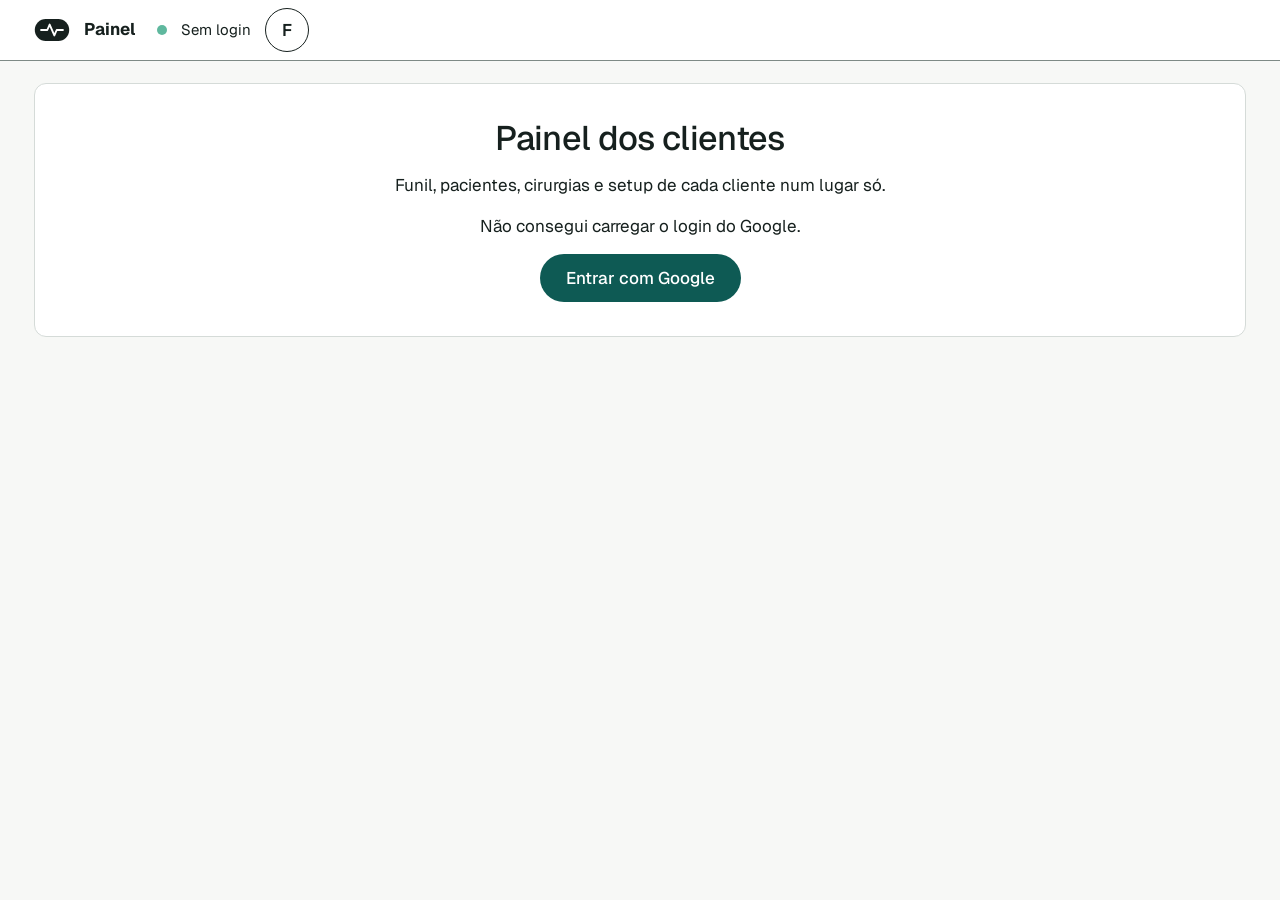
==== index.html @ dea7e01a "update" ====
<!doctype html>
<html lang="pt-BR">
<head>
<meta charset="utf-8">
<meta name="viewport" content="width=device-width, initial-scale=1">
<meta name="robots" content="noindex, nofollow">
<title>Painel</title>
<link rel="icon" href="data:,">
<link rel="preconnect" href="https://fonts.googleapis.com">
<link rel="preconnect" href="https://fonts.gstatic.com" crossorigin>
<!-- Fonte única de cor, fonte, espaço e forma (marca da casa). Não copiar valores: o publicar.sh copia o tokens.css canônico. -->
<link rel="stylesheet" href="tokens.css?v=25c2f9d07a">
<!-- Tema (A, B, E): sobrescreve os tokens e traz a fonte; o tema.js troca este href pelo último salvo e liga o seletor do topo. -->
<link rel="stylesheet" id="fc-tema" href="tema-a.css?v=25c2f9d07a">
<script src="tema.js?v=25c2f9d07a"></script>
<!-- Componentes do painel por tema (só A e B; o E fica no kit da marca). O painel.js troca este href junto com o tema. -->
<link rel="stylesheet" id="painel-tema" href="painel-a.css?v=25c2f9d07a">
<link rel="stylesheet" href="cirurgias.css?v=25c2f9d07a">
<link rel="stylesheet" href="pacientes.css?v=25c2f9d07a">
<link rel="stylesheet" href="atividades.css?v=25c2f9d07a">
<link rel="stylesheet" href="setup.css?v=25c2f9d07a">
<link rel="stylesheet" href="hoje.css?v=25c2f9d07a">
<link rel="stylesheet" href="funil.css?v=25c2f9d07a">
<style>
body { margin: 0; }
:focus-visible { outline: 3px solid var(--fc-accent); outline-offset: 2px; }
[hidden] { display: none !important; }
h1, h2, h3, p { margin: 0; }

.pagina { max-width: 1440px; margin: 0 auto; padding: var(--fc-e-3) var(--fc-e-2) var(--fc-e-5); display: flex; flex-direction: column; gap: var(--fc-e-3); }
@media (min-width: 700px) { .pagina { padding-left: var(--fc-e-4); padding-right: var(--fc-e-4); } }

/* topo em dois andares (redesign, 13/11/2026): global sempre igual; local (cliente + Funil | Cirurgias | Pacientes) só dentro de um cliente.
   Os componentes de cada tema moram em painel-a.css / painel-b.css; aqui só o esqueleto. */
.topo { position: sticky; top: 0; z-index: 20; background: var(--fc-surface); border-bottom: 1px solid var(--fc-hair-forte); }
.topo-g, .topo-l { max-width: 1440px; margin: 0 auto; padding: var(--fc-e-1) var(--fc-e-2); display: flex; align-items: center; gap: var(--fc-e-2) var(--fc-e-3); }
.topo-l { flex-wrap: wrap; border-top: 1px solid var(--fc-hair); }
@media (min-width: 700px) { .topo-g, .topo-l { padding-left: var(--fc-e-4); padding-right: var(--fc-e-4); } }
@media (min-width: 700px) and (max-width: 899px) { .topo-g { padding-left: var(--fc-e-2); padding-right: var(--fc-e-2); gap: var(--fc-e-2); } } /* "Objetivos" é mais longo que "Hoje": cabe em 768 px */
.marca { display: flex; align-items: center; gap: var(--fc-e-2); min-height: var(--fc-toque); color: var(--fc-ink); text-decoration: none; font-weight: 700; font-size: var(--fc-t-corpo); }
.marca svg { display: block; flex: none; }
.logo-fundo { fill: var(--fc-ink); }
.logo-traco { stroke: var(--fc-surface); }
.nav-g { display: flex; gap: 2px; margin-right: auto; }
.nav-g button, .barra-m button, .mais-painel button { min-height: var(--fc-toque); padding: 0 var(--fc-e-2); border: 0; background: transparent; color: var(--fc-ink-2); font-family: var(--fc-body); font-size: var(--fc-t-corpo); cursor: pointer; }
.nav-g button[aria-pressed="true"] { color: var(--fc-ink); font-weight: 600; box-shadow: inset 0 -3px 0 var(--fc-ink); }
.topo-dir { display: flex; align-items: center; gap: var(--fc-e-2); }
.topo-cliente { display: flex; align-items: center; gap: var(--fc-e-2); }
.topo-cliente .campo { width: auto; min-width: 200px; }
.login-estado { display: flex; align-items: center; gap: var(--fc-e-2); min-height: var(--fc-toque); font-size: var(--fc-t-legenda); }
.ponto { width: 10px; height: 10px; border-radius: 50%; background: var(--fc-menta); flex: none; }
.conta { position: relative; }
.conta-btn { width: var(--fc-toque); height: var(--fc-toque); border: 1px solid var(--fc-ink); border-radius: 50%; background: var(--fc-surface); color: var(--fc-ink); font-family: var(--fc-body); font-size: var(--fc-t-corpo); font-weight: 600; cursor: pointer; }
.conta-painel { position: absolute; right: 0; top: calc(100% + 8px); z-index: 30; min-width: 240px; display: flex; flex-direction: column; gap: var(--fc-e-2); padding: var(--fc-e-3); background: var(--fc-surface); border: 1px solid var(--fc-hair-forte); border-radius: var(--fc-r-campo); box-shadow: 0 8px 24px rgb(0 0 0 / .12); }
.conta-painel a { display: flex; align-items: center; min-height: var(--fc-toque); color: var(--fc-ink); }
.faixa-ex { margin: 0; padding: var(--fc-e-1) var(--fc-e-2); text-align: center; background: var(--fc-paper-2, var(--fc-surface)); color: var(--fc-ink); font-size: var(--fc-t-legenda); border-top: 1px solid var(--fc-hair); }
.barra-m { display: none; }
body.sem-login .nav-g, body.sem-login .barra-m, body.sem-login .topo-l, body.sem-login .mais-painel { display: none !important; } /* na tela de login não há navegação */
.mais-painel { display: none; }
@media (max-width: 699px) {
  .nav-g, .login-estado { display: none; }
  .topo-g { justify-content: space-between; }
  .topo-cliente .campo { min-width: 0; flex: 1; }
  .topo-cliente { flex: 1 1 100%; }
  .barra-m { display: grid; grid-template-columns: repeat(4, 1fr); position: fixed; left: 0; right: 0; bottom: 0; z-index: 25; padding-bottom: env(safe-area-inset-bottom, 0px); background: var(--fc-surface); border-top: 1px solid var(--fc-hair-forte); }
  .barra-m button[aria-pressed="true"], .barra-m button[aria-expanded="true"] { color: var(--fc-ink); font-weight: 600; }
  .mais-painel:not([hidden]) { display: flex; flex-direction: column; position: fixed; left: 0; right: 0; bottom: calc(var(--fc-toque) + 1px); z-index: 25; padding: var(--fc-e-2); background: var(--fc-surface); border-top: 1px solid var(--fc-hair-forte); }
  body { padding-bottom: calc(var(--fc-toque) + 1px + env(safe-area-inset-bottom, 0px)); } /* = altura da .barra-m: o fim da página encosta nela */
}

.campo { width: 100%; min-width: 0; min-height: var(--fc-toque); padding: 0 var(--fc-e-2); border: 1px solid var(--fc-hair-forte); border-radius: var(--fc-r-campo); background: var(--fc-surface); color: var(--fc-ink); font-family: var(--fc-body); font-size: var(--fc-t-legenda); }

.btn { display: inline-flex; align-items: center; gap: var(--fc-e-1); min-height: var(--fc-toque); padding: 0 var(--fc-e-3); border: 1px solid var(--fc-accent); border-radius: var(--fc-r-pilula); background: var(--fc-accent); color: var(--fc-on-accent); font-family: var(--fc-body); font-size: var(--fc-t-legenda); font-weight: 600; cursor: pointer; }
.btn.ghost { background: var(--fc-surface); border-color: var(--fc-hair-forte); color: var(--fc-ink); font-weight: 400; }
.btn svg { transition: transform var(--fc-dur) var(--fc-curva); }
.btn[aria-expanded="true"] svg { transform: rotate(180deg); }
.btn .ativos { color: var(--fc-accent-forte); font-weight: 600; }

/* controle segmentado: pílula com opções exclusivas */
.seg { display: inline-flex; gap: 2px; padding: 3px; border: 1px solid var(--fc-hair-forte); border-radius: var(--fc-r-pilula); background: var(--fc-surface); }
.seg button { min-height: var(--fc-toque); padding: 0 var(--fc-e-2); border: 0; border-radius: var(--fc-r-pilula); background: transparent; color: var(--fc-ink-2); font-family: var(--fc-body); font-size: var(--fc-t-legenda); cursor: pointer; }
.seg button[aria-pressed="true"] { background: var(--fc-accent); color: var(--fc-on-accent); font-weight: 600; }

/* controles do período */
.controles { display: flex; flex-wrap: wrap; align-items: flex-end; gap: var(--fc-e-2) var(--fc-e-3); }
.controles { position: relative; }
.controles .cmp { display: flex; flex-direction: column; gap: var(--fc-e-1); }

/* campo Período: abre um painel com atalhos, 2 meses e Início/Fim digitados. Classes per-*: .erro da página é o aviso âmbar. */
.per-gatilho { display: flex; align-items: center; justify-content: space-between; gap: var(--fc-e-2); width: 310px; max-width: 100%; text-align: left; cursor: pointer; }
.per-gatilho span { overflow: hidden; text-overflow: ellipsis; white-space: nowrap; }
.per-gatilho svg { flex: none; transition: transform var(--fc-dur) var(--fc-curva); }
.per-gatilho[aria-expanded="true"] svg { transform: rotate(180deg); }
.per-pop { position: absolute; z-index: 5; top: calc(100% + var(--fc-e-1)); left: 0; width: min(820px, 100%); padding: var(--fc-e-2); border: 1px solid var(--fc-hair-forte); border-radius: var(--fc-r-cartao); background: var(--fc-surface); box-shadow: 0 14px 34px color-mix(in srgb, var(--fc-ink) 18%, transparent); }
.per-grade-pop { display: grid; grid-template-columns: 210px 1fr; gap: var(--fc-e-3); }
.per-atalhos { display: flex; flex-direction: column; gap: var(--fc-e-2); padding-right: var(--fc-e-2); border-right: 1px solid var(--fc-hair); }
.per-grupo { display: flex; flex-direction: column; gap: 2px; }
.per-grupo .fc-rotulo { margin: 0 0 2px; }
.per-atalho { min-height: 38px; padding: 0 var(--fc-e-2); border: 0; border-radius: var(--fc-r-campo); background: transparent; color: var(--fc-ink-2); text-align: left; font-family: var(--fc-body); font-size: var(--fc-t-legenda); cursor: pointer; }
.per-atalho:hover { background: var(--fc-paper-2); }
.per-atalho[aria-pressed="true"] { background: var(--fc-accent); color: var(--fc-on-accent); font-weight: 600; }
.per-atalho:disabled { color: var(--fc-ink-3); cursor: not-allowed; opacity: .6; }
.per-meses { display: flex; flex-wrap: wrap; gap: var(--fc-e-3); }
.per-mes { width: 266px; flex: none; }
.per-mes-cab { display: flex; align-items: center; justify-content: space-between; height: 40px; }
.per-mes-nome { font-family: var(--fc-display); font-weight: 600; font-size: var(--fc-t-legenda); }
.per-nav { width: 36px; height: 36px; display: grid; place-items: center; padding: 0; border: 1px solid var(--fc-hair-forte); border-radius: 50%; background: var(--fc-surface); color: var(--fc-ink); cursor: pointer; }
.per-nav:hover { background: var(--fc-paper-2); }
.per-nav-vazio { width: 36px; height: 36px; }
.per-dias-sem, .per-grade { display: grid; grid-template-columns: repeat(7, 1fr); }
.per-dias-sem span { padding: 4px 0; text-align: center; font-size: var(--fc-t-rotulo); font-weight: 600; color: var(--fc-ink-3); }
.per-dia { height: 38px; padding: 0; border: 0; border-radius: 0; background: transparent; color: var(--fc-ink); font-family: var(--fc-body); font-size: var(--fc-t-legenda); font-variant-numeric: tabular-nums; cursor: pointer; }
.per-dia:hover, .per-dia.na-faixa { background: color-mix(in srgb, var(--fc-accent) 14%, var(--fc-surface)); }
.per-dia.ini, .per-dia.fim { background: var(--fc-accent); color: var(--fc-on-accent); font-weight: 600; }
.per-dia.ini { border-radius: var(--fc-r-pilula) 0 0 var(--fc-r-pilula); }
.per-dia.fim { border-radius: 0 var(--fc-r-pilula) var(--fc-r-pilula) 0; }
.per-dia.ini.fim { border-radius: var(--fc-r-pilula); }
.per-dia.hoje { box-shadow: inset 0 -3px 0 var(--fc-ambar); }
.per-dia:focus-visible { outline-offset: -3px; }
.per-datas { display: flex; flex-wrap: wrap; gap: var(--fc-e-2); margin-top: var(--fc-e-2); }
.per-datas label { display: flex; flex-direction: column; gap: 4px; }
.per-datas .campo { width: 150px; }
.per-campo-erro { min-height: 1.4em; color: var(--fc-erro); font-size: var(--fc-t-legenda); line-height: var(--fc-lh-legenda); }
.per-rodape { display: flex; flex-wrap: wrap; align-items: center; justify-content: space-between; gap: var(--fc-e-2); margin-top: var(--fc-e-2); padding-top: var(--fc-e-2); border-top: 1px solid var(--fc-hair); }
.per-cmp { font-size: var(--fc-t-legenda); color: var(--fc-ink-2); }
.per-acoes { display: flex; gap: var(--fc-e-1); margin-left: auto; }
.btn:disabled { opacity: .5; cursor: not-allowed; }
@media (max-width: 760px) {
  .per-grade-pop { grid-template-columns: 1fr; }
  .per-atalhos { flex-direction: row; flex-wrap: wrap; padding: 0 0 var(--fc-e-2); border-right: 0; border-bottom: 1px solid var(--fc-hair); }
  .per-grupo { flex-direction: row; flex-wrap: wrap; align-items: center; gap: 4px; }
  .per-grupo .fc-rotulo { width: 100%; }
  .per-acoes { margin-left: 0; width: 100%; }
}

/* painel de filtros: os 7 filtros em grade (multiescolha, um menu por filtro) */
.painel-filtros { padding: var(--fc-e-2); display: flex; flex-direction: column; gap: var(--fc-e-2); }
.filtros { display: grid; grid-template-columns: repeat(auto-fit, minmax(min(180px, 100%), 1fr)); gap: var(--fc-e-2); }
.filtro-campo { display: flex; flex-direction: column; gap: var(--fc-e-1); min-width: 0; }
.filtro { position: relative; }
.filtro summary { list-style: none; cursor: pointer; display: flex; align-items: center; justify-content: space-between; gap: var(--fc-e-1); min-height: var(--fc-toque); padding: 0 var(--fc-e-2); border: 1px solid var(--fc-hair-forte); border-radius: var(--fc-r-campo); background: var(--fc-surface); font-size: var(--fc-t-legenda); }
.filtro summary::-webkit-details-marker { display: none; }
.filtro summary .val { overflow: hidden; text-overflow: ellipsis; white-space: nowrap; }
.filtro summary svg { flex: none; }
.filtro[open] summary { border-color: var(--fc-accent); }
.opcoes { position: absolute; z-index: 5; top: calc(100% + var(--fc-e-1)); left: 0; min-width: 240px; max-width: 340px; max-height: 300px; overflow: auto; background: var(--fc-surface); border: 1px solid var(--fc-hair); border-radius: var(--fc-r-campo); padding: var(--fc-e-1); box-shadow: 0 14px 34px color-mix(in srgb, var(--fc-ink) 18%, transparent); }
.opcoes label { display: flex; align-items: center; gap: var(--fc-e-1); min-height: var(--fc-toque); padding: 0 var(--fc-e-1); font-size: var(--fc-t-legenda); cursor: pointer; }
.opcoes input { width: 20px; height: 20px; accent-color: var(--fc-accent); }
.opcoes .n { margin-left: auto; font-size: var(--fc-t-rotulo); color: var(--fc-ink-3); }
.opcoes .vazio { padding: var(--fc-e-1); font-size: var(--fc-t-legenda); color: var(--fc-ink-3); }
.nota { display: flex; gap: var(--fc-e-1); align-items: flex-start; font-size: var(--fc-t-legenda); line-height: var(--fc-lh-legenda); color: var(--fc-ink-3); }
.nota svg { flex: none; margin-top: 3px; }

.aviso, .erro { padding: var(--fc-e-1) var(--fc-e-2); border: 1px solid var(--fc-ambar); border-radius: var(--fc-r-campo); background: color-mix(in srgb, var(--fc-ambar) 16%, var(--fc-surface)); font-size: var(--fc-t-legenda); line-height: var(--fc-lh-legenda); }
.erro { border-color: var(--fc-erro); background: color-mix(in srgb, var(--fc-erro) 10%, var(--fc-surface)); }
#painel { display: flex; flex-direction: column; gap: var(--fc-e-3); }
#blocos { display: contents; }

.login { padding: var(--fc-e-4) var(--fc-e-3); text-align: center; display: flex; flex-direction: column; align-items: center; gap: var(--fc-e-2); }

/* números grandes: Schibsted 500 e algarismos proporcionais (tabular espaça "R$ 40 . 600"); tabular só nas tabelas */
.num { font-family: var(--fc-display); font-weight: 500; font-variant-numeric: lining-nums proportional-nums; letter-spacing: -.01em; line-height: var(--fc-lh-numero); margin: 0; }

/* onde o funil quebra */
.funil { display: flex; flex-direction: column; gap: var(--fc-e-2); }
.funil .sub { color: var(--fc-ink-3); font-size: var(--fc-t-legenda); line-height: var(--fc-lh-legenda); margin-top: 4px; }
.fl { display: flex; flex-direction: column; gap: var(--fc-e-1); }
.cn { flex: 0 0 auto; }
.passo { flex: 1 1 0; min-width: 0; padding: var(--fc-e-3); border: 1px solid var(--fc-hair); border-radius: var(--fc-r-cartao); background: var(--fc-surface); display: flex; flex-direction: column; gap: var(--fc-e-1); }
.passo .num.vol { font-size: clamp(40px, 12vw, 60px); white-space: nowrap; }
.passo .linha { display: flex; flex-wrap: wrap; gap: 0 var(--fc-e-1); font-size: var(--fc-t-legenda); }
.passo .peq { font-size: var(--fc-t-rotulo); color: var(--fc-ink-3); }
.passo .parte { display: flex; flex-direction: column; gap: 6px; }
.passo .parte span { font-size: var(--fc-t-legenda); color: var(--fc-ink-2); }
.barra { height: 12px; border-radius: var(--fc-r-pilula); background: var(--fc-paper-2); }
.barra i { display: block; height: 100%; border-radius: var(--fc-r-pilula); background: var(--fc-accent); }
.cn { display: flex; flex-direction: column; align-items: center; justify-content: center; gap: 4px; text-align: center; padding: var(--fc-e-1) 0; }
.cn .num { font-size: 28px; white-space: nowrap; }
.cn .seta { transform: rotate(90deg); margin: var(--fc-e-2) 0; }
.cn .antes { font-size: var(--fc-t-rotulo); color: var(--fc-ink-3); }
.cn .pp { font-size: var(--fc-t-legenda); }
.cn.quebra { padding: var(--fc-e-2) var(--fc-e-1); border-radius: 22px; background: color-mix(in srgb, var(--fc-erro) 8%, var(--fc-paper)); }
.cn.quebra .taxa { color: var(--fc-erro); }
.cn.quebra .queda { background: var(--fc-surface); }
.queda { padding: 2px var(--fc-e-1); border-radius: var(--fc-r-pilula); background: color-mix(in srgb, var(--fc-erro) 12%, var(--fc-surface)); color: var(--fc-erro); font-size: var(--fc-t-rotulo); font-weight: 600; }
@media (min-width: 1200px) {
  .fl { flex-direction: row; align-items: stretch; gap: var(--fc-e-2); }
  .cn { flex-basis: 112px; padding: 0; }
  .cn .seta { transform: none; margin: 0; }
  .passo .num.vol { font-size: clamp(40px, 4.1vw, 60px); }
}

/* variação contra o período anterior: seta e sinal sempre, a cor só reforça (queda ruim em erro, alta boa em ok) */
.dlt { font-weight: 600; white-space: nowrap; display: inline-flex; align-items: center; gap: 3px; }
.dlt .vs { flex: none; }
.dlt.ok { color: var(--fc-ok); }
.dlt.ruim { color: var(--fc-erro); }
.dlt.neu { color: var(--fc-ink-2); }
.sem-base { color: var(--fc-ink-3); font-size: var(--fc-t-legenda); }

/* resumo: Gasto, CPA, ROAS, Honorário */
.faixa { display: grid; grid-template-columns: repeat(auto-fit, minmax(min(240px, 100%), 1fr)); gap: var(--fc-e-2); }
.faixa-cartao { padding: var(--fc-e-3); display: flex; flex-direction: column; gap: var(--fc-e-2); min-width: 0; }
.faixa-cartao .txt { display: flex; flex-direction: column; gap: var(--fc-e-1); }
.faixa-cartao .num { font-size: 32px; white-space: nowrap; }
.faixa-cartao .num .un { font-size: 22px; }
.faixa-cartao .linha { display: flex; flex-wrap: wrap; gap: 0 var(--fc-e-1); font-size: var(--fc-t-legenda); }
.faixa-cartao .peq { font-size: var(--fc-t-rotulo); color: var(--fc-ink-3); }

/* detalhe */
.bloco { padding: var(--fc-e-3); display: flex; flex-direction: column; gap: var(--fc-e-2); min-width: 0; }
.bloco .cab { display: flex; flex-wrap: wrap; align-items: center; justify-content: space-between; gap: var(--fc-e-2); }
.rolagem { overflow-x: auto; border: 1px solid var(--fc-hair); border-radius: var(--fc-r-campo); }
.rolagem:focus-visible { outline: 3px solid var(--fc-accent); outline-offset: 3px; }
table { border-collapse: collapse; width: 100%; font-size: var(--fc-t-legenda); line-height: var(--fc-lh-legenda); font-variant-numeric: tabular-nums; }
th, td { padding: var(--fc-e-1) var(--fc-e-2); border-top: 1px solid var(--fc-hair); text-align: right; white-space: nowrap; }
thead th { border-top: 0; background: var(--fc-paper-2); color: var(--fc-ink-2); font-size: var(--fc-t-legenda); font-weight: 600; vertical-align: bottom; }
th:first-child, td:first-child { text-align: left; }
td.txt, th.txt { text-align: left; }
tr.total td { font-weight: 500; border-top: 2px solid var(--fc-ink); background: var(--fc-paper-2); }
td.sem-gasto { color: var(--fc-ink-3); font-weight: 400; }
small.sv { display: block; color: var(--fc-ink-3); font-size: var(--fc-t-rotulo); font-weight: 400; }
.pag { display: flex; flex-wrap: wrap; align-items: center; gap: var(--fc-e-2); font-size: var(--fc-t-legenda); color: var(--fc-ink-3); }
.pag button { min-height: var(--fc-toque); padding: 0 var(--fc-e-3); border: 1px solid var(--fc-hair-forte); border-radius: var(--fc-r-campo); background: var(--fc-surface); color: var(--fc-ink); font-family: var(--fc-body); font-size: var(--fc-t-legenda); cursor: pointer; }
.pag button:disabled { background: var(--fc-paper-2); color: var(--fc-ink-3); border-color: var(--fc-hair); cursor: default; }
.vazio-lista { padding: var(--fc-e-2); color: var(--fc-ink-3); }
.carregando { cursor: progress; }

/* listas recolhidas por padrão */
.lista h2, .lista .cir-h3 { font-family: var(--fc-display); font-weight: 500; font-size: 22px; line-height: var(--fc-lh-h3); }
.acc { display: flex; width: 100%; min-height: 64px; align-items: center; justify-content: space-between; gap: var(--fc-e-2); padding: 0 var(--fc-e-3); border: 0; border-radius: var(--fc-r-cartao); background: transparent; color: var(--fc-ink); text-align: left; font: inherit; cursor: pointer; }
.acc .dir { display: inline-flex; align-items: center; gap: var(--fc-e-2); }
.acc .hint { font-family: var(--fc-body); font-size: var(--fc-t-legenda); font-weight: 400; color: var(--fc-ink-3); }
.acc svg { transition: transform var(--fc-dur) var(--fc-curva); }
.acc[aria-expanded="true"] svg { transform: rotate(180deg); }
.lista-corpo { padding: 0 var(--fc-e-3) var(--fc-e-3); display: flex; flex-direction: column; gap: var(--fc-e-2); }

/* barra de carregamento: fina, indeterminada, no topo; some quando a última consulta ao BigQuery termina */
.barra-carga { position: fixed; top: 0; left: 0; right: 0; height: 4px; z-index: 20; overflow: hidden; background: color-mix(in srgb, var(--fc-accent) 18%, transparent); }
.barra-carga span { display: block; width: 40%; height: 100%; background: var(--fc-accent); animation: varre calc(var(--fc-dur) * 4) var(--fc-curva) infinite; }
@keyframes varre { from { transform: translateX(-100%); } to { transform: translateX(250%); } }

/* esqueleto: bloco cinza no lugar do número e da tabela enquanto a resposta não chega */
.esq { display: block; background: var(--fc-hair); border-radius: var(--fc-r-campo); }
.esq-numero { width: 5ch; height: 0.8em; }
.esq-tabela { display: flex; flex-direction: column; gap: var(--fc-e-1); padding: var(--fc-e-1); }
.esq-linha { height: 22px; }

/* página Cirurgias: o estilo da fila está em cirurgias.css */
#pg-funil, #pg-cirurgias, #pg-setup, #pg-onboarding, #pg-atividades { display: flex; flex-direction: column; gap: var(--fc-e-3); }
/* página Setup: o quadro é desenho do painel (setup.js, estilo em setup.css). */
/* página Onboarding: o mapa vive num iframe com script próprio e sandbox (onboarding.js). O iframe tem a altura inteira do mapa (o onboarding.js
   recebe a medida de dentro; 480px é só até medir): quem rola é a página, nunca o iframe. As abas do mapa sobem para a página (#onb-abas). */
#onb-quadro { display: block; width: 100%; height: 480px; border: 0; background: var(--fc-paper); }
#pg-onboarding { gap: var(--fc-e-2); }
#pg-onboarding .cir-cab .sub { margin-top: 0; max-width: none; }
.onb-abas { display: flex; flex-wrap: wrap; gap: var(--fc-e-1); border-bottom: 1px solid var(--fc-hair); }
.onb-abas[hidden] { display: none; }
.onb-aba { min-height: var(--fc-toque); padding: 0 var(--fc-e-3); background: none; border: 0; border-bottom: 3px solid transparent; color: var(--fc-ink-2); font: inherit; font-size: var(--fc-t-corpo); cursor: pointer; }
.onb-aba[aria-selected="true"] { color: var(--fc-ink); border-bottom-color: var(--fc-accent); font-weight: 600; }
td.txt small.sv { white-space: nowrap; }

@media (prefers-reduced-motion: reduce) {
  .barra-carga span { width: 100%; animation: none; }
  .btn svg, .acc svg { transition: none; }
}

@media (max-width: 600px) {
  .bloco { padding: var(--fc-e-2); }
  .seg button { padding: 0 var(--fc-e-1); }
  .controles .seg { max-width: 100%; }
  .opcoes { position: static; max-width: none; margin-top: var(--fc-e-1); box-shadow: none; }
  .acc { padding: 0 var(--fc-e-2); }
  .lista-corpo { padding: 0 var(--fc-e-2) var(--fc-e-2); }
}
</style>
</head>
<body class="fc-base">
<div id="barra-carga" class="barra-carga" role="progressbar" aria-label="Carregando dados do BigQuery" hidden><span></span></div>
<header class="topo" data-topo>
  <div class="topo-g">
    <a class="marca" href="?" id="lk-marca">
      <svg width="36" height="36" viewBox="0 0 46 46" aria-hidden="true">
        <rect class="logo-fundo" x="1" y="9" width="44" height="28" rx="14"/>
        <path class="logo-traco" d="M9 23 H17 L20 16 L26 30 L29 23 H37" fill="none" stroke-width="2.4" stroke-linecap="round" stroke-linejoin="round"/>
      </svg>
      <span>Painel</span>
    </a>
    <nav class="nav-g" data-nav="global" aria-label="Principal">
      <button type="button" data-pagina="hoje" aria-pressed="false">Objetivos</button>
      <button type="button" data-pagina="clientes" aria-pressed="false">Clientes</button>
      <button type="button" data-pagina="setup" aria-pressed="false">Setup</button>
      <button type="button" data-pagina="atividades" aria-pressed="false">Atividades</button>
      <button type="button" data-pagina="onboarding" aria-pressed="false">Onboarding</button>
    </nav>
    <div class="topo-dir">
      <span class="login-estado"><span class="ponto" aria-hidden="true"></span><span><span id="estado-login">Sem login</span><span id="estado-carga" hidden>, atualizando</span></span></span>
      <div class="conta" data-menu="conta">
        <button type="button" class="conta-btn" id="btn-conta" aria-expanded="false" aria-controls="conta-painel" aria-label="Conta e tema">F</button>
        <div class="conta-painel" id="conta-painel" hidden>
          <label class="fc-rotulo" for="c-tema">Tema</label>
          <select class="campo" id="c-tema"><option value="a">A Prancha</option><option value="b">B Pampulha</option></select>
          <a href="classico/" id="lk-classico">Versão antiga do painel</a>
          <button class="btn ghost" id="btn-sair" type="button" hidden>Sair</button>
        </div>
      </div>
    </div>
  </div>
  <div class="topo-l" data-nav="local" hidden>
    <div class="topo-cliente">
      <label class="fc-rotulo" for="c-tenant">Cliente</label>
      <select class="campo" id="c-tenant" data-sel="cliente" disabled></select>
    </div>
    <div class="seg" id="nav-pagina" role="group" aria-label="Página do cliente">
      <button type="button" data-pagina="funil" aria-pressed="false">Funil</button>
      <button type="button" data-pagina="cirurgias" aria-pressed="false">Cirurgias</button>
      <button type="button" data-pagina="pacientes" aria-pressed="false">Pacientes</button>
    </div>
  </div>
  <p class="faixa-ex" data-faixa="exemplo" id="selo-exemplo" hidden>Dados de exemplo. Nenhum paciente real.</p>
</header>
<nav class="barra-m" data-nav="global" aria-label="Principal no celular">
  <button type="button" data-pagina="hoje" aria-pressed="false">Objetivos</button>
  <button type="button" data-pagina="clientes" aria-pressed="false">Clientes</button>
  <button type="button" data-pagina="setup" aria-pressed="false">Setup</button>
  <button type="button" id="btn-mais" aria-expanded="false" aria-controls="mais-painel">Mais</button>
</nav>
<div class="mais-painel" id="mais-painel" hidden>
  <button type="button" data-pagina="atividades" aria-pressed="false">Atividades</button>
  <button type="button" data-pagina="onboarding" aria-pressed="false">Onboarding</button>
  <button type="button" id="btn-mais-conta">Conta e tema</button>
</div>

<div class="pagina">
  <main id="app">
    <section id="login" class="login fc-cartao" data-tela="login" hidden>
      <h1 class="fc-h2">Painel dos clientes</h1>
      <p class="fc-corpo">Funil, pacientes, cirurgias e setup de cada cliente num lugar só.</p>
      <p id="login-msg" class="fc-corpo">Entre com a conta Google que tem acesso ao BigQuery.</p>
      <button id="btn-login" class="fc-btn" type="button">Entrar com Google</button>
    </section>

    <section id="painel" hidden>
      <section id="pg-hoje" data-tela="hoje" aria-labelledby="t-hoje" hidden><h1 class="fc-h2" id="t-hoje">Objetivos</h1><div id="hoje-corpo"></div></section>
      <section id="pg-clientes" data-tela="clientes" aria-labelledby="t-clientes" hidden><h1 class="fc-h2" id="t-clientes">Clientes</h1><div id="clientes-corpo"></div></section>
      <div id="pg-funil" data-tela="funil">
      <h1 class="fc-h2" id="t-funil-pagina"></h1>
      <section class="bloco fc-cartao" id="bloco-ritmo" data-bloco="ritmo" aria-labelledby="t-ritmo"></section>
      <section class="bloco fc-cartao" id="bloco-historico" data-bloco="historico" aria-labelledby="t-hist"></section>
      <div class="controles">
        <div class="seg" role="group" aria-label="Base da data">
          <button type="button" id="aba-event" data-basis="event" aria-pressed="true">Data do evento</button>
          <button type="button" id="aba-lead" data-basis="lead" aria-pressed="false">Data do lead</button>
        </div>
        <div class="cmp">
          <span class="fc-rotulo" id="lg-periodo">Período</span>
          <button type="button" class="campo per-gatilho" id="c-periodo" aria-haspopup="dialog" aria-expanded="false" aria-controls="c-pop" aria-labelledby="lg-periodo c-valor"><span id="c-valor"></span>
            <svg width="14" height="14" viewBox="0 0 14 14" aria-hidden="true"><path d="M3 5l4 4 4-4" fill="none" stroke="currentColor" stroke-width="1.8" stroke-linecap="round" stroke-linejoin="round"/></svg>
          </button>
        </div>
        <div class="per-pop" id="c-pop" role="dialog" aria-label="Escolher período" hidden>
          <div class="per-grade-pop">
            <nav class="per-atalhos" id="c-atalhos" aria-label="Atalhos de período"></nav>
            <div>
              <div id="c-cal"></div>
              <div class="per-datas">
                <label><span class="fc-rotulo">Início</span><input class="campo" id="c-ini" inputmode="numeric" placeholder="dd/mm/aaaa" maxlength="10" autocomplete="off"></label>
                <label><span class="fc-rotulo">Fim</span><input class="campo" id="c-fim" inputmode="numeric" placeholder="dd/mm/aaaa" maxlength="10" autocomplete="off"></label>
              </div>
              <p class="per-campo-erro" id="c-erro" role="alert"></p>
            </div>
          </div>
          <div class="per-rodape">
            <p class="per-cmp" id="c-cmp" aria-live="polite"></p>
            <div class="per-acoes">
              <button type="button" class="btn ghost" id="c-cancelar">Cancelar</button>
              <button type="button" class="btn" id="c-aplicar">Aplicar</button>
            </div>
          </div>
        </div>
        <div class="cmp">
          <span class="fc-rotulo" id="lg-grao">Agrupar por</span>
          <div class="seg" role="group" aria-labelledby="lg-grao">
            <button type="button" id="g-day" data-grao="day" aria-pressed="false">Dia</button>
            <button type="button" id="g-week" data-grao="week" aria-pressed="true">Semana</button>
            <button type="button" id="g-month" data-grao="month" aria-pressed="false">Mês</button>
          </div>
        </div>
        <div id="filtro-canal"></div>
        <button type="button" class="btn ghost" id="btn-filtros" aria-expanded="false" aria-controls="painel-filtros">
          <span>Filtros<span class="ativos" id="filtros-ativos"></span></span>
          <svg width="14" height="14" viewBox="0 0 14 14" aria-hidden="true"><path d="M3 5l4 4 4-4" fill="none" stroke="currentColor" stroke-width="1.8" stroke-linecap="round" stroke-linejoin="round"/></svg>
        </button>
      </div>

      <div class="painel-filtros fc-cartao" id="painel-filtros" hidden>
        <div class="filtros" id="filtros"></div>
        <p class="nota" id="aviso-campanha">
          <svg width="16" height="16" viewBox="0 0 16 16" aria-hidden="true"><circle cx="8" cy="8" r="6.5" fill="none" stroke="currentColor" stroke-width="1.5"/><path d="M8 7.2v4M8 4.6v.1" fill="none" stroke="currentColor" stroke-width="1.6" stroke-linecap="round"/></svg>
          <span>Campanha e grupo do lead só são completos desde ago/2026.</span>
        </p>
      </div>

      <div class="aviso" id="aviso-custo" hidden>Custo não se aplica a este filtro</div>
      <div class="aviso" id="aviso-midia" hidden>Cliente sem dado de mídia: gasto e custos ficam vazios.</div>
      <div class="erro" id="erro" hidden></div>

      <section class="funil" data-bloco="funil" aria-labelledby="t-funil">
        <div>
          <h2 class="fc-h2" id="t-funil">Onde o funil quebra</h2>
          <p class="sub" id="funil-sub"></p>
        </div>
        <div class="fl" id="cartoes"></div>
      </section>

      <div class="faixa" id="faixa" data-bloco="resumo"></div>

      <div id="blocos">
        <section class="bloco fc-cartao" id="bloco-canais">
          <div class="cab">
            <h2 class="fc-h3" id="t-canais">Por canal</h2>
          </div>
          <div class="rolagem" tabindex="0"></div>
          <p class="nota" id="nota-canais"></p>
        </section>
        <section class="bloco fc-cartao" id="bloco-detalhe">
          <div class="cab">
            <h2 class="fc-h3" id="t-detalhe">Detalhe por semana</h2>
            <div class="seg" role="group" aria-label="Tabela">
              <button type="button" id="aba-custo" data-aba="custo" aria-pressed="true">Custo e retorno</button>
              <button type="button" id="aba-conv" data-aba="conv" aria-pressed="false">Conversões</button>
              <button type="button" id="aba-vol" data-aba="vol" aria-pressed="false">Volumes</button>
            </div>
          </div>
          <div class="rolagem" tabindex="0"></div>
        </section>
        <section class="lista fc-cartao" id="bloco-realizados">
          <h2><button type="button" class="acc" id="acc-realizados" aria-expanded="false" aria-controls="corpo-realizados">
            <span>Realizados</span>
            <span class="dir"><span class="hint"></span><svg width="16" height="16" viewBox="0 0 14 14" aria-hidden="true"><path d="M3 5l4 4 4-4" fill="none" stroke="currentColor" stroke-width="1.8" stroke-linecap="round" stroke-linejoin="round"/></svg></span>
          </button></h2>
          <div class="lista-corpo" id="corpo-realizados" hidden><div class="rolagem" tabindex="0"></div><div class="pag"></div></div>
        </section>
        <section class="lista fc-cartao" id="bloco-marcacoes">
          <h2><button type="button" class="acc" id="acc-marcacoes" aria-expanded="false" aria-controls="corpo-marcacoes">
            <span>Marcações</span>
            <span class="dir"><span class="hint"></span><svg width="16" height="16" viewBox="0 0 14 14" aria-hidden="true"><path d="M3 5l4 4 4-4" fill="none" stroke="currentColor" stroke-width="1.8" stroke-linecap="round" stroke-linejoin="round"/></svg></span>
          </button></h2>
          <div class="lista-corpo" id="corpo-marcacoes" hidden><div class="rolagem" tabindex="0"></div><div class="pag"></div></div>
        </section>
      </div>
      </div>

      <section id="pg-cirurgias" aria-labelledby="t-cirurgias" hidden>
        <div class="cir-cab">
          <h2 class="fc-h2" id="t-cirurgias">Quem ainda pode operar</h2>
          <p class="sub" id="cir-sub"></p>
        </div>
        <div class="aviso" id="cir-aviso" hidden></div>
        <div class="erro" id="cir-erro" hidden></div>
        <div class="cir-resumo fc-cartao" id="cir-resumo"></div>
        <div id="cir-fila"></div>
        <section class="lista fc-cartao" id="bloco-operaram" hidden>
          <h3 class="cir-h3"><button type="button" class="acc" id="acc-operaram" aria-expanded="false" aria-controls="corpo-operaram">
            <span>Já operaram</span>
            <span class="dir"><span class="hint"></span><svg width="16" height="16" viewBox="0 0 14 14" aria-hidden="true"><path d="M3 5l4 4 4-4" fill="none" stroke="currentColor" stroke-width="1.8" stroke-linecap="round" stroke-linejoin="round"/></svg></span>
          </button></h3>
          <div class="lista-corpo" id="corpo-operaram" hidden><ol class="cir-itens"></ol></div>
        </section>
        <section class="lista fc-cartao" id="bloco-desistiram" hidden>
          <h3 class="cir-h3"><button type="button" class="acc" id="acc-desistiram" aria-expanded="false" aria-controls="corpo-desistiram">
            <span>Desistiram</span>
            <span class="dir"><span class="hint"></span><svg width="16" height="16" viewBox="0 0 14 14" aria-hidden="true"><path d="M3 5l4 4 4-4" fill="none" stroke="currentColor" stroke-width="1.8" stroke-linecap="round" stroke-linejoin="round"/></svg></span>
          </button></h3>
          <div class="lista-corpo" id="corpo-desistiram" hidden><ol class="cir-itens"></ol></div>
        </section>
        <p class="nota" id="cir-sem-link" hidden>
          <svg width="16" height="16" viewBox="0 0 16 16" aria-hidden="true"><circle cx="8" cy="8" r="6.5" fill="none" stroke="currentColor" stroke-width="1.5"/><path d="M8 7.2v4M8 4.6v.1" fill="none" stroke="currentColor" stroke-width="1.6" stroke-linecap="round"/></svg>
          <span>Este cliente ainda não tem link do paciente no sistema da clínica. A lista aparece sem os links.</span>
        </p>
        <p class="nota">
          <svg width="16" height="16" viewBox="0 0 16 16" aria-hidden="true"><circle cx="8" cy="8" r="6.5" fill="none" stroke="currentColor" stroke-width="1.5"/><path d="M8 7.2v4M8 4.6v.1" fill="none" stroke="currentColor" stroke-width="1.6" stroke-linecap="round"/></svg>
          <span>Só leitura. Esta lista é para revisão: ninguém recebe mensagem por causa dela. Quando o Felipe registra que um paciente deve ser acompanhado, a linha dele passa a mostrar "Acompanhar: sim" na próxima atualização da lista.</span>
        </p>
      </section>

      <section id="pg-pacientes" aria-labelledby="t-pacientes" hidden>
        <div class="pc-cab">
          <h2 class="fc-h2" id="t-pacientes">Acompanhamento de pacientes</h2>
          <p class="pc-contador" id="pc-contador" aria-live="polite"></p>
        </div>
        <div class="erro" id="pc-erro" hidden></div>
        <nav class="pc-seg pc-nav-m" id="pc-nav-m" aria-label="Partes da tela"></nav>
        <div class="pc-grade" id="pc-grade" data-pane="conversa">
          <section class="pc-col pc-col-lista" aria-label="Lista de pacientes"><div class="pc-lista fc-cartao" id="pc-lista"></div></section>
          <section class="pc-col pc-col-meio" aria-label="Conversa e ação" id="pc-meio"></section>
          <section class="pc-col pc-col-dir" aria-label="Prontuário e perfil" id="pc-dir"></section>
        </div>
        <footer class="pc-logbar" id="pc-logbar" aria-label="Log desta sessão"></footer>
        <div class="pc-toast" id="pc-toast" role="status" aria-live="polite"></div>
      </section>

      <section id="pg-setup" data-tela="setup" aria-labelledby="t-setup" hidden>
        <div class="cir-cab">
          <h1 class="fc-h2" id="t-setup">Setup dos clientes</h1>
          <p class="sub" id="set-sub"></p>
        </div>
        <div class="erro" id="set-erro" hidden></div>
        <p class="nota" id="set-vazio" hidden>Ainda não há foto do quadro. Ela é gerada a cada 30 minutos; se passou disso, avise o Felipe.</p>
        <div class="set-quadro" id="set-quadro" hidden>
          <ul class="set-totais" id="set-totais"></ul>
          <details class="set-leg" id="set-legenda-box">
            <summary>O que significam os símbolos</summary>
            <ul class="set-legenda" id="set-legenda"></ul>
          </details>
          <ul class="set-avisos" id="set-avisos" role="status" aria-label="Avisos do quadro" hidden></ul>
          <p class="set-dica">Toque numa célula, no cliente ou no módulo para ver o histórico. Na gaveta, "Mudar estado" muda e grava; Cmd ou Ctrl com clique numa célula abre a gaveta já com o menu.</p>
          <div class="set-grade" id="set-grade">
            <div class="set-rolagem" id="set-rolagem" role="region" aria-label="Quadro de setup dos clientes" tabindex="0"></div>
            <aside class="set-gaveta" id="set-gaveta" data-gaveta tabindex="-1" aria-labelledby="set-g-t" hidden></aside>
          </div>
          <div class="set-aviso" id="set-aviso" role="status" aria-live="polite" hidden></div>
        </div>
      </section>

      <section id="pg-atividades" data-tela="atividades" aria-labelledby="t-atividades" hidden>
        <div class="cir-cab">
          <h1 class="fc-h2" id="t-atividades">Atividades dos clientes</h1>
          <p class="sub" id="atv-sub"></p>
        </div>
        <div class="erro" id="atv-erro" hidden></div>
        <div class="atv-filtros" id="atv-filtros"></div>
        <div id="atv-lista"></div>
      </section>

      <section id="pg-onboarding" data-tela="onboarding" aria-labelledby="t-onboarding" hidden>
        <div class="cir-cab">
          <h1 class="fc-h2" id="t-onboarding">Mapa do onboarding</h1>
          <p class="sub" id="onb-sub"></p>
        </div>
        <div class="onb-abas" id="onb-abas" data-onb="abas" role="tablist" aria-label="Seções do mapa" hidden></div>
        <p class="nota" id="onb-carregando" role="status" hidden>Carregando o mapa do onboarding...</p>
        <div class="erro" id="onb-erro" hidden></div>
        <p class="nota" id="onb-vazio" hidden>Ainda não há mapa publicado. Quem publica é o Felipe, com o build.py do mapa.</p>
      </section>
    </section>
  </main>
</div>
<script src="config.js?v=25c2f9d07a"></script>
<script src="followup.js?v=25c2f9d07a"></script>
<script src="cirurgias.js?v=25c2f9d07a"></script>
<script src="pacientes.js?v=25c2f9d07a"></script>
<script src="setup.js?v=25c2f9d07a"></script>
<script src="onboarding.js?v=25c2f9d07a"></script>
<script src="modulos.js?v=25c2f9d07a"></script>
<script src="atividades.js?v=25c2f9d07a"></script>
<script src="hoje.js?v=25c2f9d07a"></script>
<script src="painel.js?v=25c2f9d07a"></script>
</body>
</html>
---- tokens.css ----
/* ============================================================
   Felipe Camara, consultoria e tecnologia para medicos
   Identidade visual "Vidro sobre Creme", versao 1, 13/09/2026

   Fonte unica de verdade das cores, tipos, formas e movimento.
   Importe por caminho, nunca copie os valores:
       <link rel="stylesheet" href=".../marca-doctors/tokens.css">

   Regras e porques: DESIGN.md na mesma pasta.
   Gabarito: python3 _shared/tools/gabarito_marca.py tokens.css [arquivo.html]
   ============================================================ */

:root{
  /* ---------- superficie ---------- */
  --fc-paper:        #F6F0E9;   /* fundo de toda pagina, nunca branco puro */
  --fc-paper-2:      #EDE5DA;   /* faixa alternada */
  --fc-surface:      #FFFFFF;   /* cartao sobre o creme */
  --fc-hair:         #E0D5C5;   /* fio decorativo de 1px, sempre quente */
  --fc-hair-forte:   #968874;   /* borda de campo e controle, 3.06:1 sobre o creme. O piso se mede contra o FUNDO DA PAGINA, que e o pior caso, nao contra o cartao. */

  /* ---------- tinta ---------- */
  --fc-ink:          #1E1A16;   /* texto principal, 15.3:1 sobre o creme */
  --fc-ink-2:        #4A423A;   /* texto secundario, 8.7:1 */
  --fc-ink-3:        #5F564C;   /* rotulo e legenda, 6.4:1 */

  /* ---------- acao ---------- */
  --fc-accent:       #0E6F66;   /* botao, link, tudo que e clicavel */
  --fc-accent-forte: #0B4F4A;   /* estado ativo e hover */
  --fc-on-accent:    #FFFFFF;   /* 6.0:1 sobre o acento */

  /* ---------- mesh ----------
     Os quatro pontos do gradiente. Todos aprovados para texto branco
     com o scrim abaixo. Ver DESIGN.md, secao "Por que estas quatro". */
  --fc-mesh-1:       #0B4F4A;   /* base profunda   */
  --fc-mesh-2:       #0E6F66;   /* teal            */
  --fc-mesh-3:       #2E8F7C;   /* verde           */
  --fc-mesh-4:       #A9702E;   /* ambar queimado  */
  --fc-on-mesh:      #FFFFFF;

  /* O scrim e obrigatorio. Sem ele o texto branco cai para 2.5:1
     nos pontos claros do mesh. Nao baixar de 0.22. */
  --fc-scrim-cor:    #062B28;
  --fc-scrim-alfa:   0.22;

  /* ---------- acentos claros ----------
     Vivos e uteis, mas NUNCA recebem texto branco. So preenchimento,
     grafico, borda e detalhe sobre superficie clara. */
  --fc-menta:        #4FB49A;
  --fc-ambar:        #E2A34C;

  /* ---------- semantico ---------- */
  --fc-ok:           #1F6E4F;
  --fc-atencao:      #8A5A12;
  --fc-erro:         #9B2C22;

  /* ---------- tipografia ---------- */
  /* Duas familias, e so. A Schibsted e a voz; a Public Sans e a legibilidade.
     Mono nao e fonte da marca: e stack do sistema, so para codigo literal. */
  --fc-display: 'Schibsted Grotesk', 'Helvetica Neue', Helvetica, Arial, sans-serif;
  --fc-body:    'Public Sans', system-ui, -apple-system, 'Segoe UI', sans-serif;
  --fc-mono:    ui-monospace, 'SF Mono', SFMono-Regular, Menlo, Consolas, monospace;

  /* Escala. Publico de 45+ anos: o piso do corpo e 17px, nao 16px.
     Nada abaixo de 13px existe nesta marca. */
  --fc-t-display: clamp(32px, 5vw, 52px);
  --fc-t-h2:      clamp(24px, 3.2vw, 34px);
  --fc-t-h3:      21px;
  --fc-t-lede:    19px;
  --fc-t-corpo:   17px;
  --fc-t-legenda: 15px;
  --fc-t-rotulo:  13px;   /* so em caixa alta com peso 600 */

  --fc-lh-titulo:  1.12;
  --fc-lh-h2:      1.18;
  --fc-lh-h3:      1.3;
  --fc-lh-lede:    1.55;
  --fc-lh-corpo:   1.6;
  --fc-lh-legenda: 1.55;   /* texto menor precisa de MAIS entrelinha, nao menos */
  --fc-lh-numero:  1.08;
  --fc-track-rotulo: .13em;
  --fc-medida: 66ch;       /* linha de texto corrido nunca passa disso */

  /* ---------- espaco ----------
     A hierarquia desta marca vem do tamanho e do espaco em volta, nunca do
     peso. Entao o espaco e sistema, igual a cor. Nada de margin inventada. */
  --fc-e-1:  8px;    /* rotulo colado no que ele nomeia */
  --fc-e-2: 14px;    /* entre linhas do mesmo grupo */
  --fc-e-3: 22px;    /* entre paragrafos */
  --fc-e-4: 34px;    /* entre grupos dentro de um bloco */
  --fc-e-5: 56px;    /* entre blocos */
  --fc-e-6: clamp(64px, 7vw, 104px);  /* entre secoes */

  --fc-toque: 44px;  /* alvo minimo de toque, piso do WCAG 2.5.5 */

  /* ---------- forma ---------- */
  --fc-r-bloco:  28px;
  --fc-r-cartao: 22px;
  --fc-r-campo:  12px;
  --fc-r-pilula: 999px;

  /* ---------- vidro ---------- */
  --fc-vidro-blur:  28px;
  /* O vidro e ESCURO de proposito. Ele fica acima do scrim, entao um vidro
     claro desfaz o piso de contraste que o scrim garantiu. Quem faz ler como
     vidro e a borda branca mais o blur, nao o preenchimento. */
  --fc-vidro-fundo: rgba(6,43,40,.16);
  --fc-vidro-borda: rgba(255,255,255,.30);
  --fc-vidro-fundo-hover: rgba(6,43,40,.26);

  /* ---------- grao ---------- */
  --fc-grao: .22;

  /* ---------- movimento ----------
     Curva simetrica, entra e sai no mesmo ritmo. A lentidao e o luxo. */
  --fc-curva: cubic-bezier(.44,0,.56,1);
  --fc-dur:   .4s;
  --fc-sombra-acao: 0 12px 30px rgba(14,111,102,.34);
}

/* ============================================================
   Utilitarios. Tudo que a marca precisa para existir numa pagina.
   ============================================================ */

/* Sem isso, campo com width:100% e padding estoura o cartao que o contem.
   Ja quebrou uma vez, em 13/09/2026. */
.fc-base *,
.fc-base *::before,
.fc-base *::after{ box-sizing: border-box; }

.fc-base{
  background: var(--fc-paper);
  color: var(--fc-ink);
  font-family: var(--fc-body);
  font-size: var(--fc-t-corpo);
  line-height: var(--fc-lh-corpo);
  -webkit-font-smoothing: antialiased;
}

/* ---------- o bloco de mesh ----------
   Uso: <div class="fc-mesh"> ... </div>
   O scrim e o grao entram sozinhos. Nao ha versao sem eles. */
.fc-mesh{
  position: relative;
  isolation: isolate;
  overflow: hidden;
  border-radius: var(--fc-r-bloco);
  color: var(--fc-on-mesh);
  background:
    radial-gradient(75% 90% at 12% 22%, var(--fc-mesh-2) 0%, transparent 62%),
    radial-gradient(65% 85% at 88% 14%, var(--fc-mesh-3) 0%, transparent 58%),
    radial-gradient(85% 100% at 62% 96%, var(--fc-mesh-4) 0%, transparent 60%),
    var(--fc-mesh-1);
}
/* scrim: garante o piso de contraste em qualquer ponto do gradiente */
.fc-mesh::before{
  content: "";
  position: absolute; inset: 0; z-index: 1; pointer-events: none;
  background: var(--fc-scrim-cor);
  opacity: var(--fc-scrim-alfa);
}
/* grao: sem ele o gradiente vira plastico e denuncia geracao automatica */
.fc-mesh::after{
  content: "";
  position: absolute; inset: 0; z-index: 2; pointer-events: none;
  opacity: var(--fc-grao);
  mix-blend-mode: overlay;
  background-image: url("data:image/svg+xml,%3Csvg xmlns='http://www.w3.org/2000/svg' width='180' height='180'%3E%3Cfilter id='g'%3E%3CfeTurbulence type='fractalNoise' baseFrequency='0.85' numOctaves='4' stitchTiles='stitch'/%3E%3C/filter%3E%3Crect width='180' height='180' filter='url(%23g)'/%3E%3C/svg%3E");
}
.fc-mesh > *{ position: relative; z-index: 3; }

/* variacao mais quente, para segunda peca na mesma pagina */
.fc-mesh--quente{
  background:
    radial-gradient(80% 90% at 20% 18%, var(--fc-mesh-2) 0%, transparent 60%),
    radial-gradient(75% 85% at 84% 82%, var(--fc-mesh-4) 0%, transparent 58%),
    var(--fc-mesh-1);
}

/* ---------- vidro ----------
   So existe em cima de .fc-mesh. Sobre o creme, use .fc-cartao. */
.fc-vidro{
  background: var(--fc-vidro-fundo);
  border: 1px solid var(--fc-vidro-borda);
  border-radius: var(--fc-r-cartao);
  backdrop-filter: blur(var(--fc-vidro-blur));
  -webkit-backdrop-filter: blur(var(--fc-vidro-blur));
  color: var(--fc-on-mesh);
}

.fc-cartao{
  background: var(--fc-surface);
  border: 1px solid var(--fc-hair);
  border-radius: var(--fc-r-cartao);
  color: var(--fc-ink);
}

/* ---------- tipografia ---------- */
.fc-display{
  font-family: var(--fc-display); font-weight: 500;
  font-size: var(--fc-t-display); line-height: var(--fc-lh-titulo);
  letter-spacing: -.028em; text-wrap: balance; margin: 0;
}
.fc-h2{
  font-family: var(--fc-display); font-weight: 500;
  font-size: var(--fc-t-h2); line-height: var(--fc-lh-h2);
  letter-spacing: -.02em; text-wrap: balance; margin: 0;
}
.fc-h3{
  font-family: var(--fc-display); font-weight: 500;
  font-size: var(--fc-t-h3); line-height: var(--fc-lh-h3); margin: 0;
}
.fc-lede{
  font-size: var(--fc-t-lede); line-height: var(--fc-lh-lede);
  max-width: var(--fc-medida); margin: 0;
}
.fc-corpo{ font-size: var(--fc-t-corpo); margin: 0; max-width: var(--fc-medida); }

/* legenda e rotulo usam COR mais fraca, nunca opacity.
   opacity quebra o contraste calculado e reprova no gabarito. */
.fc-legenda{
  font-size: var(--fc-t-legenda); line-height: var(--fc-lh-legenda);
  color: var(--fc-ink-3); margin: 0;
}
/* O rotulo e a propria fonte do corpo em caixa alta, nao uma terceira familia.
   Mono num rotulo de consultoria medica le como fantasia de "tecnico". */
.fc-rotulo{
  font-family: var(--fc-body); font-size: var(--fc-t-rotulo); font-weight: 600;
  letter-spacing: var(--fc-track-rotulo); text-transform: uppercase;
  color: var(--fc-ink-3); margin: 0;
}
/* sobre mesh, legenda e rotulo ficam brancos puros. O scrim ja garante o piso.
   Texto claro sobre fundo escuro le como mais leve, entao ganha mais entrelinha. */
.fc-mesh .fc-legenda,
.fc-mesh .fc-rotulo{ color: var(--fc-on-mesh); }
.fc-mesh .fc-legenda{ line-height: 1.62; }
.fc-mesh .fc-corpo,
.fc-mesh .fc-lede{ line-height: 1.7; }

.fc-numero{
  font-family: var(--fc-display); font-weight: 300;
  font-size: clamp(30px, 4.4vw, 44px); line-height: var(--fc-lh-numero);
  letter-spacing: -.03em; font-variant-numeric: tabular-nums; margin: 0;
}

/* ---------- acao ---------- */
.fc-btn{
  display: inline-block; border: none; cursor: pointer;
  font-family: var(--fc-body); font-size: var(--fc-t-corpo); font-weight: 500;
  padding: 13px 26px; min-height: var(--fc-toque); border-radius: var(--fc-r-pilula);
  background: var(--fc-accent); color: var(--fc-on-accent);
  text-decoration: none;
  transition: transform var(--fc-dur) var(--fc-curva),
              box-shadow var(--fc-dur) var(--fc-curva),
              background var(--fc-dur) var(--fc-curva);
}
.fc-btn:hover{ transform: translateY(-2px); box-shadow: var(--fc-sombra-acao); }
.fc-btn:focus-visible{ outline: 3px solid var(--fc-ink); outline-offset: 3px; }
/* dentro do mesh a tinta escura da 1.9:1 e o foco some. Ali o anel e branco. */
.fc-mesh :focus-visible{ outline-color: var(--fc-on-mesh); }

.fc-btn--vidro{
  background: var(--fc-vidro-fundo);
  border: 1px solid var(--fc-vidro-borda);
  color: var(--fc-on-mesh);
  backdrop-filter: blur(var(--fc-vidro-blur));
  -webkit-backdrop-filter: blur(var(--fc-vidro-blur));
}
.fc-btn--vidro:hover{ background: var(--fc-vidro-fundo-hover); }

/* ---------- pilula de fluxo ---------- */
.fc-pilula{
  display: flex; align-items: center; gap: 12px;
  padding: 14px 22px; min-height: var(--fc-toque); border-radius: var(--fc-r-pilula);
  font-size: var(--fc-t-corpo);
  background: var(--fc-vidro-fundo);
  border: 1px solid var(--fc-vidro-borda);
  backdrop-filter: blur(var(--fc-vidro-blur));
  -webkit-backdrop-filter: blur(var(--fc-vidro-blur));
  color: var(--fc-on-mesh);
}

@media (prefers-reduced-motion: reduce){
  .fc-btn{ transition: none; }
  .fc-btn:hover{ transform: none; }
}
---- tema-a.css ----
/* tema-a.css: tema A "Prancha" (padrão). Sobrescreve os tokens --fc-* do tokens.css, traz a fonte (Geist) e a assinatura:
   papel frio, tinta grafite, cabeçalho com gradiente menta, céu e pêssego que desliza devagar. Criado em 12/11/2026.
   Contrato dos temas e como trocar: tema.js. Contrastes medidos: DESIGN.md, seção "Temas". */
@import url("https://fonts.googleapis.com/css2?family=Geist:wght@300;400;500;600&display=swap");

:root{
  --fc-paper:#F7F8F6; --fc-paper-2:#ECF1EE; --fc-surface:#FFFFFF; --fc-hair:#D5DBD8; --fc-hair-forte:#7E8A86;
  --fc-ink:#16201E; --fc-ink-2:#4A5652; --fc-ink-3:#56625E;
  --fc-accent:#0E5A54; --fc-accent-forte:#0A4843; --fc-on-accent:#FFFFFF;
  /* gradiente vivo: base clara e três lavagens fortes o bastante para se ver (feedback v3: "quase imperceptível") */
  --fc-mesh-1:#E4F0EC; --fc-mesh-2:#9FD8C4; --fc-mesh-3:#B3CDEB; --fc-mesh-4:#F2BBA8; --fc-on-mesh:#16201E;
  --fc-scrim-cor:#FFFFFF; --fc-scrim-alfa:0; --fc-grao:.10;
  --fc-menta:#5FB89E; --fc-ambar:#E2A34C;
  --fc-ok:#0D5C32; --fc-atencao:#7A5410; --fc-erro:#8F3A25;
  --fc-display:'Geist', 'Helvetica Neue', Arial, sans-serif;
  --fc-body:'Geist', system-ui, -apple-system, 'Segoe UI', sans-serif;
  --fc-r-bloco:16px; --fc-r-cartao:12px; --fc-r-campo:8px; --fc-r-pilula:999px;
  --fc-vidro-fundo:rgba(255,255,255,.55); --fc-vidro-borda:rgba(22,32,30,.18); --fc-vidro-fundo-hover:rgba(255,255,255,.75);
  --fc-sombra-acao:0 10px 24px rgba(14,90,84,.22);
}
.fc-mesh{ background-size:200% 200%; }
@media (prefers-reduced-motion:no-preference){ .fc-mesh{ animation:fc-vivo 18s var(--fc-curva) infinite alternate; } }
@keyframes fc-vivo{ from{ background-position:0% 0%; } to{ background-position:100% 100%; } }
.fc-cartao{ border-color:var(--fc-hair); }
---- painel-a.css ----
/* painel-a.css: componentes do painel no tema A (redesign, Parte 3). Carregado por cima do tema-a.css canônico; o painel.js troca o href com o tema. Criado em 13/11/2026. */
---- cirurgias.css ----
/* Página Cirurgias. Só usa os tokens da marca (tokens.css) e os componentes do index.html: .fc-cartao, .acc, .lista, .btn, .nota, .aviso. */
.cir-cab .sub { color: var(--fc-ink-3); font-size: var(--fc-t-legenda); line-height: var(--fc-lh-legenda); margin-top: 4px; max-width: var(--fc-medida); }

/* resumo do topo: três fatos, uma frase cada, sem moldura própria */
.cir-resumo { display: grid; grid-template-columns: 1fr 1fr; gap: var(--fc-e-2) var(--fc-e-3); padding: var(--fc-e-3); }
.cir-fato:first-child { grid-column: 1 / -1; }
.cir-fato:not(:first-child) .num { font-size: 28px; } /* celular: o número que manda (quantos podem operar) fica grande, os outros dois em linha */
@media (min-width: 700px) {
  .cir-resumo { grid-template-columns: repeat(auto-fit, minmax(min(230px, 100%), 1fr)); gap: var(--fc-e-2) var(--fc-e-4); }
  .cir-fato:first-child { grid-column: auto; }
  .cir-fato:not(:first-child) .num { font-size: 44px; }
}
.cir-resumo:empty { display: none; }
.cir-fato { display: flex; flex-direction: column; align-items: flex-start; gap: 2px; min-width: 0; min-height: var(--fc-toque); padding: var(--fc-e-1) var(--fc-e-2); border: 1px solid transparent; border-radius: var(--fc-r-campo); background: transparent; color: inherit; font: inherit; text-align: left; cursor: pointer; }
.cir-fato:hover:not(:disabled) { border-color: var(--fc-hair-forte); }
.cir-fato[aria-pressed="true"]:not([data-fato="podem"]) { border-color: var(--fc-accent); background: color-mix(in srgb, var(--fc-accent) 8%, var(--fc-surface)); }
.cir-fato:disabled { cursor: default; color: var(--fc-ink-2); }
.cir-fato .num { font-size: 44px; }
.cir-fato-t { color: var(--fc-ink-2); font-size: var(--fc-t-legenda); line-height: var(--fc-lh-legenda); }
.cir-fato-vazio { grid-column: 1 / -1; color: var(--fc-ink-2); }

/* a fila: um cartão por temperatura, linhas separadas por fio */
#cir-fila { display: flex; flex-direction: column; gap: var(--fc-e-3); }
.cir-grupo { padding: var(--fc-e-3) 0 0; overflow: hidden; }
.cir-gh { display: flex; flex-wrap: wrap; align-items: baseline; gap: 2px var(--fc-e-1); padding: 0 var(--fc-e-3) var(--fc-e-2); }
.cir-ponto { width: 12px; height: 12px; border-radius: 50%; background: var(--fc-accent); align-self: center; flex: none; margin-right: 2px; }
.cir-gt { flex: 0 1 auto; min-width: 0; }
.cir-gn { flex: none; white-space: nowrap; }
.cir-so-leitor { position: absolute; width: 1px; height: 1px; overflow: hidden; clip-path: inset(50%); white-space: nowrap; }
.cir-grupo[data-grupo="esfriando"] .cir-ponto { background: var(--fc-ambar); }
.cir-grupo[data-grupo="frios"] .cir-ponto { background: var(--fc-hair-forte); }
.cir-gn { font-family: var(--fc-body); font-size: var(--fc-t-legenda); font-weight: 600; color: var(--fc-ink-2); }
.cir-regra { flex-basis: 100%; font-family: var(--fc-body); font-size: var(--fc-t-legenda); font-weight: 400; line-height: var(--fc-lh-legenda); color: var(--fc-ink-3); padding-left: 20px; }
@media (min-width: 700px) { .cir-regra { flex-basis: auto; padding-left: var(--fc-e-1); } }

.cir-itens { list-style: none; margin: 0; padding: 0; }
.cir-item { border-top: 1px solid var(--fc-hair); }
.cir-item small { display: block; color: var(--fc-ink-3); font-size: var(--fc-t-legenda); line-height: var(--fc-lh-legenda); }
.cir-item small:empty { display: none; }
.cir-quem { grid-area: quem; min-width: 0; }
.cir-estado { grid-area: estado; text-align: right; }
.cir-quando { grid-area: quando; margin-top: var(--fc-e-1); }
.cir-proc { grid-area: proc; font-size: var(--fc-t-legenda); color: var(--fc-ink-2); }
.cir-links { grid-area: links; display: flex; gap: var(--fc-e-1); margin-top: var(--fc-e-1); }
.cir-links:empty { display: none; }
.cir-sem { color: var(--fc-ink-3); font-size: var(--fc-t-legenda); line-height: var(--fc-lh-legenda); padding: var(--fc-e-1) 0; }
.cir-proc small { display: inline; }
.cir-proc small:not(:empty)::before { content: ' · '; }
.cir-nome { font-size: var(--fc-t-corpo); font-weight: 600; }
.cir-dias { font-size: var(--fc-t-corpo); font-weight: 500; }
.cir-item[data-proxima] .cir-dias { color: var(--fc-accent-forte); font-weight: 600; }
.cir-chip { display: inline-block; padding: 2px var(--fc-e-2); border: 1px solid var(--fc-hair-forte); border-radius: var(--fc-r-pilula); font-size: var(--fc-t-legenda); white-space: nowrap; }

.cir-link { display: inline-flex; flex: 1 1 0; align-items: center; justify-content: center; gap: 6px; min-height: var(--fc-toque); padding: 0 var(--fc-e-2); border: 1px solid var(--fc-hair-forte); border-radius: var(--fc-r-pilula); background: var(--fc-surface); color: var(--fc-accent-forte); font-size: var(--fc-t-legenda); font-weight: 600; text-decoration: none; white-space: nowrap; }
.cir-link:hover { border-color: var(--fc-accent); background: color-mix(in srgb, var(--fc-accent) 8%, var(--fc-surface)); }
.cir-link svg { flex: none; }
.cir-links { flex-wrap: wrap; align-items: center; }
.cir-checkin { display: inline-flex; flex: 1 1 0; align-items: center; justify-content: center; min-height: var(--fc-toque); padding: 0 var(--fc-e-3); border: 1px solid var(--fc-accent); border-radius: var(--fc-r-pilula); background: var(--fc-accent); color: var(--fc-on-accent); font-family: var(--fc-body); font-size: var(--fc-t-legenda); font-weight: 600; cursor: pointer; white-space: nowrap; }
.cir-checkin:disabled { background: var(--fc-surface); border-color: var(--fc-hair-forte); color: var(--fc-ink-3); cursor: default; }
.cir-envio { flex-basis: 100%; color: var(--fc-ink-2); font-size: var(--fc-t-legenda); line-height: var(--fc-lh-legenda); }
.cir-envio:empty { display: none; }
.cir-sem-fone { color: var(--fc-ink-3); font-size: var(--fc-t-legenda); line-height: var(--fc-lh-legenda); padding: var(--fc-e-1) 0; }

@media (min-width: 600px) { .cir-link, .cir-checkin { flex: none; } }
@media (min-width: 1100px) {
  .cir-res { padding: var(--fc-e-2) var(--fc-e-3); gap: 0 var(--fc-e-3);
    grid-template-columns: minmax(140px, 1fr) minmax(130px, .9fr) minmax(200px, 1.5fr) 150px 110px;
    grid-template-areas: "quem proc quando estado abrir"; }
  .cir-det { padding: 0 var(--fc-e-3) var(--fc-e-2); }
  .cir-quando, .cir-links { margin-top: 0; }
  .cir-proc small { display: block; }
  .cir-proc small:not(:empty)::before { content: none; }
  .cir-estado { text-align: left; }
  .cir-link { flex: none; }
  .cir-link:hover { border-color: var(--fc-accent); }
}

/* recolhidos: operou e desistiu, no mesmo padrão das listas do funil */
#bloco-operaram .cir-item, #bloco-desistiram .cir-item { color: var(--fc-ink-2); }
#bloco-operaram .lista-corpo, #bloco-desistiram .lista-corpo { padding: 0; gap: 0; }

/* confirmação do check-in */
.cir-dialogo { width: min(440px, calc(100vw - 2 * var(--fc-e-3))); padding: 0; border: 1px solid var(--fc-hair-forte); border-radius: var(--fc-r-card, 12px); background: var(--fc-surface); color: var(--fc-ink); }
.cir-dialogo::backdrop { background: rgba(6, 43, 40, .45); }
.cir-dlg-corpo { display: flex; flex-direction: column; gap: var(--fc-e-2); padding: var(--fc-e-3); }
.cir-dlg-nota { color: var(--fc-ink-2); font-size: var(--fc-t-legenda); line-height: var(--fc-lh-legenda); }
.cir-dlg-corpo label { font-size: var(--fc-t-legenda); font-weight: 600; }
.cir-dlg-corpo input[type="text"] { min-height: var(--fc-toque); padding: 0 var(--fc-e-2); border: 1px solid var(--fc-hair-forte); border-radius: 8px; font-family: var(--fc-body); font-size: var(--fc-t-corpo); }
.cir-dlg-check { display: flex; align-items: center; gap: var(--fc-e-1); min-height: var(--fc-toque); font-weight: 400 !important; }
.cir-dlg-erro { color: var(--fc-erro); font-size: var(--fc-t-legenda); }
.cir-dlg-acoes { display: flex; justify-content: flex-end; gap: var(--fc-e-2); }

/* lista velha: bloco de destaque acima dos fatos, com a ação (um só botão principal da tela) */
#cir-aviso[data-estado="velho"] { display: flex; flex-wrap: wrap; align-items: center; justify-content: space-between; gap: var(--fc-e-2) var(--fc-e-3); padding: var(--fc-e-3); border-width: 2px; font-size: var(--fc-t-corpo); line-height: var(--fc-lh-corpo); }
#cir-aviso[data-estado="velho"] > p { margin: 0; }
.cir-velho-t { flex: 1 1 100%; font-family: var(--fc-display); font-size: var(--fc-t-h3); font-weight: 500; }
.cir-velho-p { flex: 1 1 280px; color: var(--fc-ink-2); }
#cir-aviso[data-estado="velho"] .btn { flex: none; text-decoration: none; font-size: var(--fc-t-corpo); }

/* linha que abre: fechada é um botão só com "Abrir" secundário; aberta mostra os links e o Check-in */
.cir-item { display: block; padding: 0; }
.cir-res { display: grid; gap: 2px var(--fc-e-2); align-items: center; width: 100%; min-height: var(--fc-toque); padding: var(--fc-e-2); border: 0; background: transparent; color: inherit; font: inherit; text-align: left; cursor: pointer;
  grid-template-columns: 1fr auto; grid-template-areas: "quem estado" "quando quando" "proc proc" "abrir abrir"; }
.cir-res:hover { background: color-mix(in srgb, var(--fc-accent) 5%, var(--fc-surface)); }
.cir-res:focus-visible { outline: 3px solid var(--fc-accent); outline-offset: -3px; }
.cir-res > span { display: block; min-width: 0; }
.cir-res small { display: block; }
.cir-abrir { grid-area: abrir; justify-self: start; display: inline-flex !important; align-items: center; min-height: var(--fc-toque); padding: 0 var(--fc-e-3); border: 1px solid var(--fc-hair-forte); border-radius: var(--fc-r-pilula); background: var(--fc-surface); color: var(--fc-accent-forte); font-size: var(--fc-t-legenda); font-weight: 600; }
.cir-det { padding: 0 var(--fc-e-2) var(--fc-e-2); }
.cir-det[hidden] { display: none; }
.cir-det .cir-links { margin-top: 0; }
---- pacientes.css ----
/* Página Pacientes: acompanhamento pelo WhatsApp da Júlia (lista, conversa, prontuário). Só tokens da marca (tokens.css), nada de cor ou medida solta.
   Todo seletor mora sob #pg-pacientes e toda classe começa com pc-: o index.html tem .btn, .campo, .seg, .selo, .lista, .aviso e .nota próprios. */
#pg-pacientes { display: flex; flex-direction: column; gap: var(--fc-e-3); }
#pg-pacientes[hidden] { display: none; }
#pg-pacientes h1, #pg-pacientes h2, #pg-pacientes h3, #pg-pacientes h4, #pg-pacientes p, #pg-pacientes ul, #pg-pacientes ol, #pg-pacientes dl, #pg-pacientes dd { margin: 0; }
#pg-pacientes ul, #pg-pacientes ol { padding: 0; list-style: none; }
#pg-pacientes button, #pg-pacientes input, #pg-pacientes select, #pg-pacientes textarea { font: inherit; color: inherit; }
#pg-pacientes button { cursor: pointer; }
#pg-pacientes :focus-visible { outline: 3px solid var(--fc-accent); outline-offset: 2px; }
#pg-pacientes .pc-so-leitor { position: absolute; width: 1px; height: 1px; overflow: hidden; clip-path: inset(50%); white-space: nowrap; }
#pg-pacientes .pc-cab { display: flex; flex-wrap: wrap; align-items: center; justify-content: space-between; gap: var(--fc-e-2) var(--fc-e-3); }
/* ---------- ícone: traço de 1,5px, pontas redondas, sempre ao lado de texto ---------- */
#pg-pacientes .pc-ic { width: 20px; height: 20px; flex: none; fill: none; stroke: currentColor; stroke-width: 1.5; stroke-linecap: round; stroke-linejoin: round; }
#pg-pacientes .pc-contador { display: inline-flex; align-items: center; gap: var(--fc-e-1); min-height: var(--fc-toque); padding: 0 var(--fc-e-3); border: 1px solid var(--fc-hair-forte); border-radius: var(--fc-r-pilula); background: var(--fc-surface); font-size: var(--fc-t-corpo); }
#pg-pacientes .pc-cont-n { font-family: var(--fc-display); font-weight: 500; font-size: var(--fc-t-h3); }
#pg-pacientes .pc-nav-m { align-self: flex-start; }
#pg-pacientes .pc-grade { display: grid; grid-template-columns: minmax(0, 1fr); gap: var(--fc-e-3); flex: 1; min-height: 0; padding-bottom: var(--fc-e-2); }
#pg-pacientes .pc-grade[data-ver="lista"] .pc-col:not(.pc-col-lista),
#pg-pacientes .pc-grade[data-ver="conversa"] .pc-col:not(.pc-col-meio),
#pg-pacientes .pc-grade[data-ver="pront"] .pc-col:not(.pc-col-dir) { display: none; }
#pg-pacientes .pc-col { min-width: 0; }
#pg-pacientes .pc-col-meio,
#pg-pacientes .pc-col-dir { display: flex; flex-direction: column; gap: var(--fc-e-2); }
@media (min-width: 1100px) {
  #pg-pacientes .pc-seg.pc-nav-m { display: none; }
  #pg-pacientes .pc-grade { grid-template-columns: minmax(240px, 250px) minmax(0, 1fr) minmax(240px, 260px); gap: var(--fc-e-2); padding-bottom: 0; flex: none; height: max(520px, calc(100vh - 235px - var(--pc-log-h, 0px))); grid-template-rows: minmax(0, 1fr); }
  #pg-pacientes .pc-grade .pc-col { display: flex !important; flex-direction: column; min-height: 0; }
  #pg-pacientes .pc-col-meio,
  #pg-pacientes .pc-col-dir { overflow-y: auto; }
  #pg-pacientes .pc-conversa { flex: 1 1 0; min-height: 96px; }
}
@media (min-width: 1100px) and (max-width: 1279px) {
  #pg-pacientes .pc-grade { grid-template-columns: minmax(230px, 240px) minmax(0, 1fr) minmax(200px, 210px); }
}
@media (min-width: 1400px) {
  #pg-pacientes .pc-grade { grid-template-columns: 320px minmax(0, 1fr) 320px; }
}
@media (min-width: 1500px) {
  #pg-pacientes .pc-grade { gap: var(--fc-e-3); }
}
/* ---------- botões ---------- */
#pg-pacientes .pc-btn { display: inline-flex; align-items: center; justify-content: center; gap: var(--fc-e-1); min-height: var(--fc-toque); padding: 0 var(--fc-e-3); border: 1px solid var(--fc-accent); border-radius: var(--fc-r-pilula); background: var(--fc-accent); color: var(--fc-on-accent); font-family: var(--fc-body); font-size: var(--fc-t-corpo); font-weight: 500; line-height: 1.2; text-decoration: none;
  transition: transform var(--fc-dur) var(--fc-curva), box-shadow var(--fc-dur) var(--fc-curva), background var(--fc-dur) var(--fc-curva), border-color var(--fc-dur) var(--fc-curva); }
#pg-pacientes .pc-btn:hover:not(:disabled) { transform: translateY(-2px); box-shadow: var(--fc-sombra-acao); }
#pg-pacientes .pc-btn.pc-ghost { background: var(--fc-surface); border-color: var(--fc-hair-forte); color: var(--fc-ink); }
#pg-pacientes .pc-btn.pc-ghost:hover:not(:disabled) { border-color: var(--fc-accent); box-shadow: none; }
#pg-pacientes .pc-btn.pc-ghost .pc-ic { color: var(--fc-accent); }
#pg-pacientes .pc-btn.pc-perigo { color: var(--fc-erro); }
#pg-pacientes .pc-btn:disabled { background: var(--fc-paper-2); border-color: var(--fc-hair); color: var(--fc-ink-3); cursor: not-allowed; }
#pg-pacientes .pc-btn kbd { min-width: 28px; padding: 0 var(--fc-e-1); border: 1px solid currentColor; border-radius: var(--fc-r-campo); font-family: var(--fc-body); font-size: var(--fc-t-legenda); font-weight: 600; line-height: 1.5; text-align: center; }
#pg-pacientes .pc-link-asa { display: inline-flex; align-items: center; justify-content: center; gap: var(--fc-e-1); min-height: var(--fc-toque); padding: 0 var(--fc-e-3); border: 1px solid var(--fc-hair-forte); border-radius: var(--fc-r-pilula); background: var(--fc-surface); color: var(--fc-accent-forte); font-size: var(--fc-t-legenda); font-weight: 600; text-decoration: none;
  transition: border-color var(--fc-dur) var(--fc-curva), background var(--fc-dur) var(--fc-curva); }
#pg-pacientes .pc-link-asa:hover { border-color: var(--fc-accent); background: color-mix(in srgb, var(--fc-accent) 8%, var(--fc-surface)); }
#pg-pacientes .pc-seg { display: inline-flex; gap: 2px; padding: 3px; border: 1px solid var(--fc-hair-forte); border-radius: var(--fc-r-pilula); background: var(--fc-surface); }
#pg-pacientes .pc-seg button { min-height: var(--fc-toque); padding: 0 var(--fc-e-2); border: 0; border-radius: var(--fc-r-pilula); background: transparent; color: var(--fc-ink-2); font-size: var(--fc-t-legenda); transition: background var(--fc-dur) var(--fc-curva); }
#pg-pacientes .pc-seg button[aria-pressed="true"] { background: var(--fc-accent); color: var(--fc-on-accent); font-weight: 600; }
/* ---------- campos ---------- */
#pg-pacientes .pc-campo { width: 100%; min-width: 0; min-height: var(--fc-toque); padding: var(--fc-e-1) var(--fc-e-2); border: 1px solid var(--fc-hair-forte); border-radius: var(--fc-r-campo); background: var(--fc-surface); color: var(--fc-ink); font-family: var(--fc-body); font-size: var(--fc-t-corpo); line-height: var(--fc-lh-corpo); }
#pg-pacientes textarea.pc-campo { min-height: 76px; max-height: 220px; field-sizing: content; resize: vertical; }
#pg-pacientes textarea.pc-campo.pc-rascunho { min-height: calc(2 * var(--fc-t-corpo) * var(--fc-lh-corpo) + 2 * var(--fc-e-1) + 2px); max-height: 220px; resize: vertical; }
#pg-pacientes .pc-rot { display: block; margin-bottom: var(--fc-e-1); color: var(--fc-ink-2); font-size: var(--fc-t-legenda); font-weight: 600; }
/* ---------- selos, pílulas de audiência ---------- */
#pg-pacientes .pc-selo { display: inline-flex; align-items: center; gap: var(--fc-e-1); padding: 2px var(--fc-e-2); border: 1px solid var(--fc-hair-forte); border-radius: var(--fc-r-pilula); background: var(--fc-surface); color: var(--fc-ink-2); font-size: var(--fc-t-legenda); font-weight: 600; line-height: var(--fc-lh-legenda); white-space: nowrap; }
#pg-pacientes .pc-selo .pc-ic { width: 16px; height: 16px; }
#pg-pacientes .pc-selo.pc-devido { border-color: var(--fc-accent); background: color-mix(in srgb, var(--fc-accent) 12%, var(--fc-surface)); color: var(--fc-accent-forte); }
#pg-pacientes .pc-selo.pc-resp,
#pg-pacientes .pc-selo.pc-limite { border-color: var(--fc-ambar); background: color-mix(in srgb, var(--fc-ambar) 24%, var(--fc-surface)); color: var(--fc-ink); }
#pg-pacientes .pc-selo.pc-trava { border-color: var(--fc-hair); background: var(--fc-paper-2); color: var(--fc-ink-2); }
#pg-pacientes .pc-selo.pc-sem { border-color: var(--fc-erro); background: color-mix(in srgb, var(--fc-erro) 10%, var(--fc-surface)); color: var(--fc-erro); }
#pg-pacientes .pc-aud { display: inline-flex; align-items: center; gap: var(--fc-e-1); min-height: var(--fc-toque); padding: 0 var(--fc-e-2); border-radius: var(--fc-r-pilula); background: var(--fc-accent-forte); color: var(--fc-on-accent); font-size: var(--fc-t-lede); font-weight: 600; white-space: nowrap; }
#pg-pacientes .pc-aud.pc-trava { background: var(--fc-ink-2); }
#pg-pacientes .pc-aud.pc-sem { background: var(--fc-erro); }
/* ---------- coluna da esquerda: filtros e lista ---------- */
#pg-pacientes .pc-lista { display: flex; flex-direction: column; gap: var(--fc-e-2); padding: var(--fc-e-2); flex: 1; min-height: 0; }
#pg-pacientes .pc-filtros { display: flex; flex-direction: column; gap: var(--fc-e-1); }
#pg-pacientes .pc-filtros select.pc-campo { padding-right: var(--fc-e-1); }
#pg-pacientes .pc-busca { caret-color: var(--fc-accent-forte); }
#pg-pacientes .pc-busca::placeholder { color: var(--fc-ink-2); opacity: 1; }
#pg-pacientes .pc-btn-alerta { display: flex; align-items: center; justify-content: center; gap: calc(var(--fc-e-1) / 2); width: 100%; min-height: var(--fc-toque); padding: 0 var(--fc-e-1); white-space: nowrap; border: 1px solid var(--fc-erro); border-radius: var(--fc-r-pilula); background: color-mix(in srgb, var(--fc-erro) 10%, var(--fc-surface)); color: var(--fc-erro); font-size: var(--fc-t-legenda); font-weight: 600;
  transition: background var(--fc-dur) var(--fc-curva); }
#pg-pacientes .pc-btn-alerta:hover { background: color-mix(in srgb, var(--fc-erro) 18%, var(--fc-surface)); }
#pg-pacientes .pc-btn-alerta[aria-pressed="true"] { background: var(--fc-erro); color: var(--fc-on-accent); }
#pg-pacientes .pc-dica { padding: var(--fc-e-1) var(--fc-e-2); border-radius: var(--fc-r-campo); background: color-mix(in srgb, var(--fc-ambar) 16%, var(--fc-surface)); font-size: var(--fc-t-legenda); line-height: var(--fc-lh-legenda); color: var(--fc-ink); }
/* ---------- cobertura: cada paciente em uma situação ---------- */
#pg-pacientes .pc-cobertura { display: flex; flex-direction: column; gap: var(--fc-e-1); padding: var(--fc-e-2); }
#pg-pacientes .pc-cobertura:empty { display: none; }
#pg-pacientes .pc-cob-topo { display: flex; flex-wrap: wrap; align-items: center; justify-content: space-between; gap: var(--fc-e-1) var(--fc-e-3); }
#pg-pacientes .pc-cob-alertas { display: flex; flex-wrap: wrap; gap: var(--fc-e-1); }
#pg-pacientes .pc-cob-alertas .pc-btn-alerta { width: auto; padding: 0 var(--fc-e-2); }
#pg-pacientes .pc-alerta-zero { display: inline-flex; align-items: center; gap: calc(var(--fc-e-1) / 2); min-height: var(--fc-toque); padding: 0 var(--fc-e-2); border: 1px solid var(--fc-hair-forte); border-radius: var(--fc-r-pilula); color: var(--fc-ink-2); font-size: var(--fc-t-legenda); font-weight: 600; }
#pg-pacientes .pc-leg[aria-pressed="true"] { border-color: var(--fc-ink); box-shadow: inset 0 0 0 1px var(--fc-ink); }
#pg-pacientes .pc-cob-leg { gap: var(--fc-e-1); }
#pg-pacientes .pc-leg .pc-dot { width: 12px; height: 12px; }
#pg-pacientes .pc-cob-bar { display: flex; gap: calc(var(--fc-e-1) / 4); }
/* o segmento tem alvo de 44 px; a cor só preenche os 16 px do meio (background-clip), o resto é área de toque */
#pg-pacientes .pc-cob-seg { position: relative; flex: 1 1 0; min-width: 44px; height: var(--fc-toque); box-sizing: border-box; padding: 14px 0; border: 0; border-radius: var(--fc-r-campo); background-clip: content-box; transition: transform var(--fc-dur) var(--fc-curva); }
#pg-pacientes .pc-cob-seg:hover { transform: scaleY(1.2); }
#pg-pacientes .pc-cob-seg[aria-pressed="true"] { box-shadow: inset 0 -3px 0 var(--fc-ink); }
#pg-pacientes .pc-s-due_today { background: var(--fc-accent-forte); }
#pg-pacientes .pc-s-scheduled { background: var(--fc-accent); }
#pg-pacientes .pc-s-julia_talking { background: var(--fc-ambar); }
#pg-pacientes .pc-s-waiting { background: var(--fc-menta); }
#pg-pacientes .pc-s-converted { background: color-mix(in srgb, var(--fc-menta) 40%, var(--fc-surface)); }
#pg-pacientes .pc-s-discarded { background: var(--fc-ink-3); }
#pg-pacientes .pc-s-do_not_contact { background: var(--fc-hair-forte); }
#pg-pacientes .pc-s-unsegmented,
#pg-pacientes .pc-s-no_next_step { background: var(--fc-erro); }
#pg-pacientes .pc-cob-txt { display: flex; align-items: center; gap: calc(var(--fc-e-1) / 2); padding: 0 var(--fc-e-1); border-radius: var(--fc-r-pilula); min-height: 32px; font-size: var(--fc-t-legenda); font-weight: 600; }
#pg-pacientes .pc-cob-txt.pc-ok { background: color-mix(in srgb, var(--fc-accent) 13%, var(--fc-surface)); color: var(--fc-accent-forte); }
#pg-pacientes .pc-cob-txt.pc-alerta { background: color-mix(in srgb, var(--fc-erro) 10%, var(--fc-surface)); color: var(--fc-erro); }
#pg-pacientes .pc-cob-leg { display: flex; flex-wrap: wrap; gap: var(--fc-e-1); }
#pg-pacientes .pc-leg { display: inline-flex; align-items: center; gap: var(--fc-e-1); min-height: var(--fc-toque); padding: 0 var(--fc-e-2); border: 1px solid var(--fc-hair-forte); border-radius: var(--fc-r-pilula); background: var(--fc-surface); font-size: var(--fc-t-legenda); }
#pg-pacientes .pc-leg b { font-weight: 600; }
#pg-pacientes .pc-dot,
#pg-pacientes .pc-gr-dot { display: inline-block; flex: none; width: 12px; height: 12px; border-radius: var(--fc-r-pilula); }
/* ---------- grupos da lista ---------- */
#pg-pacientes .pc-gr + .pc-gr { margin-top: var(--fc-e-2); }
#pg-pacientes .pc-gr-t { display: flex; flex-wrap: wrap; align-items: baseline; gap: 0 var(--fc-e-1); padding: var(--fc-e-1) var(--fc-e-2) 0; font-family: var(--fc-body); font-size: var(--fc-t-legenda); font-weight: 400; line-height: var(--fc-lh-legenda); }
#pg-pacientes .pc-gr-t b { font-weight: 600; }
#pg-pacientes .pc-gr-dot { align-self: center; }
#pg-pacientes .pc-gr-n { font-weight: 600; color: var(--fc-ink-2); }
#pg-pacientes .pc-gr-ord { color: var(--fc-ink-3); }
#pg-pacientes .pc-gr-t-btn { padding: 0; }
#pg-pacientes .pc-gr-toggle { display: flex; flex-wrap: wrap; align-items: center; gap: 0 var(--fc-e-1); width: 100%; min-height: var(--fc-toque); padding: var(--fc-e-1) var(--fc-e-2); border: 0; background: transparent; text-align: left; font-size: var(--fc-t-legenda); line-height: var(--fc-lh-legenda); }
#pg-pacientes .pc-gr-toggle .pc-chev { transition: transform var(--fc-dur) var(--fc-curva); }
#pg-pacientes .pc-gr-toggle[aria-expanded="true"] .pc-chev { transform: rotate(180deg); }
#pg-pacientes .pc-posicao { display: flex; flex-wrap: wrap; align-items: baseline; justify-content: space-between; gap: 0 var(--fc-e-1); padding-top: var(--fc-e-1); border-top: 1px solid var(--fc-hair); }
#pg-pacientes .pc-itens { flex: 1; min-height: 0; overflow-y: auto; }
#pg-pacientes .pc-item { display: grid; grid-template-columns: minmax(0, 1fr) auto; grid-template-areas: "nome nome" "meta meta" "fala selo"; gap: 2px var(--fc-e-1); align-items: start; width: 100%; min-height: var(--fc-toque); padding: var(--fc-e-2); border: 0; border-top: 1px solid var(--fc-hair); border-radius: 0; background: transparent; text-align: left; color: var(--fc-ink);
  transition: background var(--fc-dur) var(--fc-curva); }
#pg-pacientes .pc-itens li:first-child .pc-item { border-top-color: transparent; }
#pg-pacientes .pc-item:hover { background: var(--fc-paper); }
#pg-pacientes .pc-item[aria-current="true"] { background: color-mix(in srgb, var(--fc-accent) 8%, var(--fc-surface)); box-shadow: inset 0 0 0 2px var(--fc-accent); border-radius: var(--fc-r-campo); border-top-color: transparent; }
#pg-pacientes .pc-item:focus-visible { outline-offset: -3px; }
#pg-pacientes .pc-i-nome small { font-size: var(--fc-t-legenda); font-weight: 500; color: var(--fc-ink-2); }
#pg-pacientes .pc-i-nome { grid-area: nome; font-size: var(--fc-t-corpo); font-weight: 600; line-height: var(--fc-lh-corpo); overflow-wrap: anywhere; }
#pg-pacientes .pc-item .pc-selo { grid-area: selo; justify-self: end; align-self: center; }
#pg-pacientes .pc-i-meta { grid-area: meta; font-size: var(--fc-t-legenda); line-height: var(--fc-lh-legenda); color: var(--fc-ink-2); }
#pg-pacientes .pc-i-meta b { font-weight: 600; color: var(--fc-ink); }
#pg-pacientes .pc-i-meta .pc-ic { width: 16px; height: 16px; vertical-align: -3px; margin-right: var(--fc-e-1); color: var(--fc-ink-3); }
#pg-pacientes .pc-i-meta.pc-sem,
#pg-pacientes .pc-i-meta.pc-sem b,
#pg-pacientes .pc-i-meta.pc-sem .pc-ic { color: var(--fc-erro); }
#pg-pacientes .pc-i-fala { grid-area: fala; font-size: var(--fc-t-legenda); line-height: var(--fc-lh-legenda); color: var(--fc-ink-3); }
#pg-pacientes .pc-vazio-lista { padding: var(--fc-e-3) var(--fc-e-2); color: var(--fc-ink-2); }
/* ---------- coluna do meio: contexto, conversa, ação ---------- */
#pg-pacientes .pc-ctx { display: flex; flex-direction: column; gap: var(--fc-e-1); padding: var(--fc-e-2) var(--fc-e-3); flex: none; }
#pg-pacientes .pc-ctx-l1 { display: flex; flex-wrap: wrap; align-items: center; gap: var(--fc-e-1) var(--fc-e-2); }
@media (min-width: 1100px) and (max-width: 1399px) {
  #pg-pacientes .pc-regua-t { display: none; }
}
#pg-pacientes .pc-ctx-nome { min-width: 0; overflow-wrap: anywhere; font-size: var(--fc-t-h3); line-height: var(--fc-lh-h3); }
#pg-pacientes .pc-ctx-l2 { font-size: var(--fc-t-corpo); line-height: var(--fc-lh-corpo); color: var(--fc-ink); }
#pg-pacientes .pc-regua { display: inline-flex; align-items: center; gap: var(--fc-e-1); margin-left: auto; }
#pg-pacientes .pc-regua-t { font-size: var(--fc-t-rotulo); font-weight: 600; letter-spacing: var(--fc-track-rotulo); text-transform: uppercase; color: var(--fc-ink-3); }
#pg-pacientes .pc-regua-l { display: inline-flex; gap: calc(var(--fc-e-1) / 2); }
#pg-pacientes .pc-regua-l li { display: grid; place-items: center; width: 32px; height: 32px; border: 2px solid transparent; border-radius: var(--fc-r-pilula); font-size: var(--fc-t-legenda); font-weight: 600; line-height: 1; }
#pg-pacientes .pc-regua-l .pc-feita { background: var(--fc-accent); color: var(--fc-on-accent); }
#pg-pacientes .pc-regua-l .pc-prox { background: var(--fc-surface); border-color: var(--fc-accent-forte); color: var(--fc-accent-forte); box-shadow: 0 0 0 3px color-mix(in srgb, var(--fc-accent) 26%, var(--fc-surface)); }
#pg-pacientes .pc-regua-l .pc-fut { background: var(--fc-paper-2); color: var(--fc-ink-2); }
#pg-pacientes .pc-conversa { display: flex; flex-direction: column; gap: var(--fc-e-2); flex: 1 1 200px; min-height: 120px; padding: var(--fc-e-2); overflow-y: auto; border-radius: var(--fc-r-cartao); background: var(--fc-paper-2); }
#pg-pacientes .pc-conversa-vazia { margin: auto; color: var(--fc-ink-2); }
#pg-pacientes .pc-bal { max-width: min(84%, 60ch); padding: var(--fc-e-1) var(--fc-e-2); border: 1px solid var(--fc-hair); border-radius: var(--fc-r-campo); overflow-wrap: anywhere; line-height: var(--fc-lh-corpo); }
#pg-pacientes .pc-bal.pc-patient { align-self: flex-start; background: var(--fc-surface); }
#pg-pacientes .pc-bal.pc-julia { align-self: flex-end; border-color: color-mix(in srgb, var(--fc-accent) 30%, var(--fc-surface)); background: color-mix(in srgb, var(--fc-accent) 13%, var(--fc-surface)); }
#pg-pacientes .pc-bal.pc-operator { align-self: flex-end; border-color: var(--fc-ambar); background: color-mix(in srgb, var(--fc-ambar) 26%, var(--fc-surface)); }
#pg-pacientes .pc-bal .pc-quem { display: block; font-size: var(--fc-t-legenda); line-height: var(--fc-lh-legenda); font-weight: 600; color: var(--fc-ink-2); }
#pg-pacientes .pc-bal .pc-quem span { font-weight: 400; color: var(--fc-ink-3); }
#pg-pacientes .pc-foto { display: flex; align-items: center; gap: var(--fc-e-2); }
#pg-pacientes .pc-foto-img { display: grid; place-items: center; flex: none; width: 88px; height: 88px; border-radius: var(--fc-r-campo); background: linear-gradient(135deg, var(--fc-menta), var(--fc-paper-2) 78%); color: var(--fc-accent-forte); }
#pg-pacientes .pc-foto-img .pc-ic { width: 32px; height: 32px; }
#pg-pacientes .pc-acao { display: flex; flex-direction: column; gap: var(--fc-e-1); padding: var(--fc-e-2) var(--fc-e-3); flex: none; }
#pg-pacientes .pc-acao .pc-rot { margin-bottom: 0; }
#pg-pacientes .pc-acao-t { font-family: var(--fc-display); font-weight: 500; font-size: var(--fc-t-lede); line-height: var(--fc-lh-h3); }
#pg-pacientes .pc-padrao { display: flex; flex-wrap: wrap; align-items: center; gap: var(--fc-e-1) var(--fc-e-2); margin: 0; padding: 0; border: 0; min-width: 0; }
#pg-pacientes .pc-padrao legend { float: left; padding: 0; margin-right: var(--fc-e-2); }
#pg-pacientes .pc-padrao .pc-rot { margin: 0; }
#pg-pacientes .pc-padrao-op { display: inline-flex; align-items: center; gap: var(--fc-e-1); min-height: var(--fc-toque); color: var(--fc-ink); font-size: var(--fc-t-corpo); cursor: pointer; }
#pg-pacientes .pc-padrao-op input { width: var(--fc-toque); height: var(--fc-toque); margin: 0; accent-color: var(--fc-accent-forte); }
#pg-pacientes .pc-padrao-hr { display: inline-flex; align-items: center; gap: var(--fc-e-1); }
#pg-pacientes .pc-padrao input.pc-campo { width: auto; min-width: 120px; }
#pg-pacientes .pc-acoes { display: grid; grid-template-columns: repeat(auto-fit, minmax(150px, 1fr)); gap: var(--fc-e-1); }
#pg-pacientes .pc-acoes .pc-btn { padding: 0 var(--fc-e-2); white-space: nowrap; font-size: var(--fc-t-legenda); }
#pg-pacientes .pc-acoes .pc-btn:first-child { font-size: var(--fc-t-corpo); }
#pg-pacientes .pc-acoes .pc-btn kbd { min-width: 0; padding: 0 calc(var(--fc-e-1) / 2); border-color: transparent; background: color-mix(in srgb, currentColor 12%, transparent); font-size: var(--fc-t-rotulo); line-height: var(--fc-lh-legenda); }
@media (min-width: 1200px) {
  #pg-pacientes .pc-acoes { display: flex; flex-wrap: wrap; gap: calc(var(--fc-e-1) / 2); }
  #pg-pacientes .pc-acoes .pc-btn { flex: 0 1 auto; gap: calc(var(--fc-e-1) / 2); padding: 0 calc(var(--fc-e-1) * 0.75); }
  #pg-pacientes .pc-acoes .pc-btn:first-child { flex: 1 1 100%; padding: 0 var(--fc-e-1); }
  #pg-pacientes .pc-acao { padding-left: var(--fc-e-2); padding-right: var(--fc-e-2); }
}
#pg-pacientes .pc-painel-acao { display: flex; flex-direction: column; gap: var(--fc-e-2); padding: var(--fc-e-2); border-radius: var(--fc-r-campo); background: var(--fc-paper-2); }
#pg-pacientes .pc-painel-acao .pc-linha { display: flex; flex-wrap: wrap; align-items: center; gap: var(--fc-e-1) var(--fc-e-2); }
#pg-pacientes .pc-painel-acao select.pc-campo,
#pg-pacientes .pc-painel-acao input.pc-campo { width: auto; min-width: 140px; }
#pg-pacientes .pc-aviso { display: flex; gap: var(--fc-e-1); align-items: flex-start; padding: var(--fc-e-1) var(--fc-e-2); border: 1px solid var(--fc-ambar); border-radius: var(--fc-r-campo); background: color-mix(in srgb, var(--fc-ambar) 16%, var(--fc-surface)); font-size: var(--fc-t-legenda); line-height: var(--fc-lh-legenda); color: var(--fc-ink); }
#pg-pacientes .pc-aviso .pc-ic { margin-top: 3px; color: var(--fc-atencao); }
#pg-pacientes .pc-aviso.pc-perigo { border-color: var(--fc-erro); background: color-mix(in srgb, var(--fc-erro) 8%, var(--fc-surface)); }
#pg-pacientes .pc-aviso.pc-perigo .pc-ic { color: var(--fc-erro); }
#pg-pacientes .pc-def-campos { display: flex; flex-wrap: wrap; align-items: flex-end; gap: var(--fc-e-2); }
#pg-pacientes .pc-def-campos > div { flex: 1 1 180px; min-width: 0; }
#pg-pacientes .pc-def-campos > .pc-btn { flex: none; }
#pg-pacientes .pc-fim-dia { display: flex; flex-direction: column; gap: var(--fc-e-3); padding: var(--fc-e-3); }
#pg-pacientes .pc-res-bloco { display: flex; flex-direction: column; gap: var(--fc-e-1); min-width: 0; }
#pg-pacientes .pc-res-duas { display: grid; grid-template-columns: repeat(auto-fit, minmax(260px, 1fr)); gap: var(--fc-e-3); }
#pg-pacientes .pc-res-l li { display: flex; align-items: center; justify-content: space-between; gap: var(--fc-e-1); padding: var(--fc-e-1) 0; border-top: 1px solid var(--fc-hair); font-size: var(--fc-t-corpo); line-height: var(--fc-lh-corpo); }
#pg-pacientes .pc-res-d { display: block; font-size: var(--fc-t-legenda); color: var(--fc-ink-2); }
#pg-pacientes .pc-dias { display: grid; grid-template-columns: repeat(auto-fit, minmax(96px, 1fr)); gap: calc(var(--fc-e-1) / 2); }
@media (min-width: 1100px) {
  #pg-pacientes .pc-dias { grid-template-columns: repeat(7, minmax(0, 1fr)); }
}
#pg-pacientes .pc-dia { display: flex; flex-direction: column; min-width: 0; padding: var(--fc-e-1) calc(var(--fc-e-1) / 2); border-radius: var(--fc-r-campo); background: var(--fc-paper); }
#pg-pacientes .pc-dia h4 { margin: 0; font-size: var(--fc-t-legenda); font-weight: 600; text-transform: capitalize; }
#pg-pacientes .pc-dia-n { font-family: var(--fc-display); font-weight: 500; font-size: var(--fc-t-h3); line-height: var(--fc-lh-h3); }
#pg-pacientes .pc-nome-btn.pc-mais { color: var(--fc-ink-2); text-decoration: none; font-weight: 600; }
#pg-pacientes .pc-dia-n.pc-zero { color: var(--fc-ink-3); }
#pg-pacientes .pc-nome-btn { min-height: var(--fc-toque); padding: 0; border: 0; background: transparent; text-align: left; font-size: var(--fc-t-legenda); font-weight: 500; line-height: var(--fc-lh-legenda); color: var(--fc-accent-forte); text-decoration: underline; text-underline-offset: 3px; overflow-wrap: anywhere; }
#pg-pacientes .pc-placar { display: flex; flex-wrap: wrap; gap: var(--fc-e-1) var(--fc-e-3); padding-top: var(--fc-e-2); border-top: 1px solid var(--fc-hair); font-size: var(--fc-t-legenda); color: var(--fc-ink-2); }
#pg-pacientes .pc-placar b { font-weight: 600; color: var(--fc-ink); }
/* ---------- coluna da direita: prontuário e perfil ---------- */
#pg-pacientes .pc-pront,
#pg-pacientes .pc-perfil { display: flex; flex-direction: column; gap: var(--fc-e-2); padding: var(--fc-e-3); flex: none; }
#pg-pacientes .pc-sec-t { font-family: var(--fc-display); font-weight: 500; font-size: var(--fc-t-lede); line-height: var(--fc-lh-h3); }
#pg-pacientes .pc-pront dl { display: flex; flex-direction: column; gap: var(--fc-e-2); }
#pg-pacientes .pc-pront dt { font-size: var(--fc-t-rotulo); font-weight: 600; letter-spacing: var(--fc-track-rotulo); text-transform: uppercase; color: var(--fc-ink-3); }
#pg-pacientes .pc-pront dd { font-size: var(--fc-t-corpo); line-height: var(--fc-lh-corpo); }
#pg-pacientes .pc-pront dd small { font-size: var(--fc-t-legenda); color: var(--fc-ink-3); }
#pg-pacientes .pc-obs { padding: var(--fc-e-2); border-radius: var(--fc-r-campo); background: var(--fc-paper); }
#pg-pacientes .pc-pront-vazio { display: flex; flex-direction: column; gap: var(--fc-e-1); padding: var(--fc-e-2); border-radius: var(--fc-r-campo); background: var(--fc-paper); }
#pg-pacientes .pc-perfil section { display: flex; flex-direction: column; gap: var(--fc-e-1); }
#pg-pacientes .pc-perfil section + section { padding-top: var(--fc-e-2); border-top: 1px solid var(--fc-hair); }
#pg-pacientes .pc-linha-tempo li { display: grid; grid-template-columns: 56px minmax(0, 1fr); gap: var(--fc-e-1); font-size: var(--fc-t-legenda); line-height: var(--fc-lh-legenda); padding: 2px 0; }
#pg-pacientes .pc-linha-tempo b { font-weight: 600; font-variant-numeric: tabular-nums; }
#pg-pacientes .pc-agendado { display: flex; align-items: center; justify-content: space-between; gap: var(--fc-e-1); padding: var(--fc-e-1) var(--fc-e-2); border-radius: var(--fc-r-campo); background: var(--fc-paper); font-size: var(--fc-t-legenda); line-height: var(--fc-lh-legenda); }
#pg-pacientes .pc-agendado .pc-btn { flex: none; }
#pg-pacientes .pc-fatos li { display: flex; justify-content: space-between; gap: var(--fc-e-2); font-size: var(--fc-t-legenda); line-height: var(--fc-lh-legenda); padding: 2px 0; }
#pg-pacientes .pc-fatos b { font-weight: 600; }
#pg-pacientes .pc-vazio-nota { color: var(--fc-ink-3); font-size: var(--fc-t-legenda); line-height: var(--fc-lh-legenda); }
@media (prefers-reduced-motion: reduce) {
  #pg-pacientes .pc-btn, #pg-pacientes .pc-btn-alerta, #pg-pacientes .pc-cob-seg, #pg-pacientes .pc-item, #pg-pacientes .pc-seg button, #pg-pacientes .pc-link-asa, #pg-pacientes .pc-toast, #pg-pacientes .pc-gr-toggle .pc-chev, #pg-pacientes .pc-log-t .pc-chev { transition: none; }
  #pg-pacientes .pc-giro { animation: none; }
  #pg-pacientes .pc-btn:hover:not(:disabled), #pg-pacientes .pc-cob-seg:hover { transform: none; }
}

/* ---------- ação esperando o servidor (22 a 35 s): o paciente fica "processando" e a fila segue ---------- */
#pg-pacientes .pc-giro { display: inline-block; flex: none; width: 14px; height: 14px; border: 2px solid color-mix(in srgb, currentColor 28%, transparent); border-top-color: currentColor; border-radius: var(--fc-r-pilula); animation: pc-gira 0.9s linear infinite; }
@keyframes pc-gira { to { transform: rotate(360deg); } }
#pg-pacientes .pc-selo.pc-proc { border-color: var(--fc-accent); background: color-mix(in srgb, var(--fc-accent) 12%, var(--fc-surface)); color: var(--fc-accent-forte); }
#pg-pacientes .pc-processando { align-items: center; border-color: var(--fc-accent); background: color-mix(in srgb, var(--fc-accent) 10%, var(--fc-surface)); }
#pg-pacientes .pc-processando .pc-giro { margin-top: 0; color: var(--fc-accent-forte); }
#pg-pacientes .pc-i-fala.pc-i-res { color: var(--fc-erro); font-weight: 600; }
/* ---------- Ferramentas (recolhido, no pé da página): Log da sessão, Baixar, Copiar e a dica dos atalhos ---------- */
#pg-pacientes .pc-logbar { flex: none; }
#pg-pacientes .pc-ferr { border: 1px solid var(--fc-hair); border-radius: var(--fc-r-cartao); background: var(--fc-surface); }
#pg-pacientes .pc-ferr-t { display: flex; align-items: center; gap: var(--fc-e-1); min-height: var(--fc-toque); padding: 0 var(--fc-e-2); font-size: var(--fc-t-corpo); font-weight: 600; cursor: pointer; list-style: none; }
#pg-pacientes .pc-ferr-t::-webkit-details-marker { display: none; }
#pg-pacientes .pc-ferr-t .pc-chev { transition: transform var(--fc-dur) var(--fc-curva); }
#pg-pacientes .pc-ferr[open] .pc-ferr-t .pc-chev { transform: rotate(180deg); }
#pg-pacientes .pc-ferr-n { font-weight: 400; font-size: var(--fc-t-legenda); color: var(--fc-ink-2); }
#pg-pacientes .pc-ferr-corpo { display: flex; flex-direction: column; gap: var(--fc-e-1); padding-bottom: var(--fc-e-2); }
#pg-pacientes .pc-dica-atalhos { padding: 0 var(--fc-e-2); font-size: var(--fc-t-legenda); line-height: var(--fc-lh-legenda); color: var(--fc-ink-2); }
#pg-pacientes .pc-logcab { display: flex; flex-wrap: wrap; align-items: center; gap: var(--fc-e-1) var(--fc-e-2); padding: var(--fc-e-1) var(--fc-e-2); }
#pg-pacientes .pc-log-ult { flex: 1 1 160px; min-width: 0; overflow: hidden; text-overflow: ellipsis; white-space: nowrap; font-size: var(--fc-t-legenda); line-height: var(--fc-lh-legenda); color: var(--fc-ink-2); }
#pg-pacientes .pc-log-t .pc-chev { transition: transform var(--fc-dur) var(--fc-curva); }
#pg-pacientes .pc-log-t[aria-expanded="true"] .pc-chev { transform: rotate(180deg); }
#pg-pacientes .pc-logcorpo { max-height: 220px; overflow-y: auto; padding: 0 var(--fc-e-2) var(--fc-e-2); }
#pg-pacientes .pc-logl { padding: var(--fc-e-1) 0; border-top: 1px solid var(--fc-hair); overflow-wrap: anywhere; font-size: var(--fc-t-legenda); line-height: var(--fc-lh-legenda); }
#pg-pacientes .pc-hora { margin-right: var(--fc-e-1); font-variant-numeric: tabular-nums; color: var(--fc-ink-3); }
/* ---------- aviso rápido, canto de baixo à direita ---------- */
#pg-pacientes .pc-toast { position: fixed; right: var(--fc-e-3); bottom: var(--fc-e-3); z-index: 30; max-width: min(360px, calc(100% - 2 * var(--fc-e-3))); padding: var(--fc-e-1) var(--fc-e-2); border-radius: var(--fc-r-campo); background: var(--fc-ink); color: var(--fc-paper); font-size: var(--fc-t-legenda); line-height: var(--fc-lh-legenda); font-weight: 500; visibility: hidden; transform: translateY(var(--fc-e-2));
  transition: transform var(--fc-dur) var(--fc-curva), visibility var(--fc-dur) var(--fc-curva); }
@media (min-width: 1100px) {
  #pg-pacientes .pc-toast { bottom: calc(var(--pc-log-h, 0px) + var(--fc-e-2)); } /* acima da barra do Log, que fica no pé da tela */
}
#pg-pacientes .pc-toast.pc-on { visibility: visible; transform: none; }
#pg-pacientes .pc-toast.pc-ruim { background: var(--fc-erro); color: var(--fc-on-accent); }

/* ---------- carregando e ações desligadas ---------- */
#pg-pacientes [data-estado="carregando"] .pc-carr-t { padding: var(--fc-e-2); font-size: var(--fc-t-corpo); line-height: var(--fc-lh-corpo); color: var(--fc-ink); }
#pg-pacientes .pc-desligadas { display: flex; flex-wrap: wrap; align-items: center; gap: var(--fc-e-2); padding: var(--fc-e-2); border-color: var(--fc-erro); font-size: var(--fc-t-corpo); line-height: var(--fc-lh-corpo); }
#pg-pacientes .pc-desligadas > span { flex: 1 1 260px; }
---- atividades.css ----
/* Página Atividades: linha do tempo por dia. Só usa os tokens da marca (tokens.css) e os componentes do index.html: .campo, .fc-rotulo, .nota, .erro.
   P5 (13/11/2026): tipos como alternadores com marca de check, ícones SVG, cartão (reunião, WhatsApp) e linha compacta (setup, tarefa). */
.atv-filtros { display: flex; flex-wrap: wrap; gap: var(--fc-e-2) var(--fc-e-4); align-items: flex-end; }
.atv-campo { display: flex; flex-direction: column; gap: var(--fc-e-1); width: 220px; max-width: 100%; }
.atv-campo:has(> .atv-chips) { width: auto; }
.atv-chips { display: flex; flex-wrap: wrap; gap: var(--fc-e-1); }
.atv-chip { display: inline-flex; align-items: center; gap: var(--fc-e-1); min-height: var(--fc-toque); padding: 0 var(--fc-e-2) 0 var(--fc-e-1); border-radius: var(--fc-r-pilula); border: 1px dashed var(--fc-hair-forte); background: transparent; color: var(--fc-ink-2); font: inherit; font-size: var(--fc-t-legenda); cursor: pointer; }
.atv-chip[aria-pressed="true"] { border: 1px solid var(--fc-accent); background: var(--fc-accent); color: var(--fc-on-accent); }
.atv-ok { width: 16px; height: 16px; visibility: hidden; margin-right: -20px; flex: none; }
.atv-chip[aria-pressed="true"] .atv-ok { visibility: visible; margin-right: 0; }
.atv-tp { width: 18px; height: 18px; flex: none; }
.atv-n { font-weight: 600; margin-left: 2px; }
.atv-vazio, .atv-carregando { padding: var(--fc-e-4) var(--fc-e-2); text-align: center; color: var(--fc-ink-3); }

.atv-dia { margin-top: var(--fc-e-3); }
.atv-dia > h3 { font-family: var(--fc-display); font-size: var(--fc-t-h3); font-weight: 500; text-transform: capitalize; margin: 0 0 var(--fc-e-2); }
.atv-linha { padding-left: 36px; border-left: 2px solid var(--fc-hair); margin-left: 14px; }
.atv-item { position: relative; background: var(--fc-surface); border: 1px solid var(--fc-hair); border-radius: var(--fc-r-campo); padding: var(--fc-e-2) var(--fc-e-3); margin-bottom: var(--fc-e-2); }
.atv-compacto { padding-top: var(--fc-e-1); padding-bottom: var(--fc-e-1); background: transparent; border-color: transparent; border-bottom-color: var(--fc-hair); border-radius: 0; }
.atv-cartao { border-color: var(--fc-hair-forte); }
.atv-cartao h4 { font-size: var(--fc-t-lede); }
.atv-ic { position: absolute; left: -53px; top: 10px; width: 30px; height: 30px; display: grid; place-items: center; background: var(--fc-paper-2); border: 1px solid var(--fc-hair-forte); border-radius: 50%; color: var(--fc-accent-forte); }
.atv-ic .atv-tp { width: 18px; height: 18px; }
.atv-compacto .atv-ic { top: 4px; }
.atv-item header { display: flex; flex-wrap: wrap; gap: var(--fc-e-1) var(--fc-e-2); align-items: baseline; }
.atv-item h4 { margin: 0; font-size: var(--fc-t-corpo); font-weight: 600; flex: 1 1 260px; min-width: 0; overflow-wrap: anywhere; }
.atv-meta { font-size: var(--fc-t-rotulo); color: var(--fc-ink-3); }
.atv-cli { display: inline-block; padding: 0 var(--fc-e-1); border-radius: var(--fc-r-pilula); background: var(--fc-paper-2); color: var(--fc-ink); font-weight: 500; }
.atv-det { margin-top: var(--fc-e-1); color: var(--fc-ink-2); font-size: var(--fc-t-legenda); line-height: var(--fc-lh-legenda); display: grid; gap: 6px; }
.atv-det:empty { display: none; }
.atv-det p { margin: 0; }
.atv-det ul { margin: 0; padding-left: 20px; }
.atv-rot { font-size: var(--fc-t-rotulo); letter-spacing: var(--fc-track-rotulo); text-transform: uppercase; color: var(--fc-ink-3); }
.atv-det a { color: var(--fc-accent-forte); }
@media (max-width: 520px) { .atv-linha { padding-left: 28px; margin-left: 10px; } .atv-ic { left: -45px; } }
---- setup.css ----
/* setup.css: o quadro da página Setup (P5, 13/11/2026). Só tokens --fc-* (tokens.css) e os componentes do index.html; o acabamento por tema
   vem do painel-a.css e painel-b.css. As formas dos estados (set-f st-*) são as do quadro gerado pelo ops_log.py, agora desenhadas aqui. */
.set-quadro { display: flex; flex-direction: column; gap: var(--fc-e-2); min-width: 0; }
.set-quadro[hidden] { display: none; }
.set-sr { position: absolute; width: 1px; height: 1px; overflow: hidden; clip-path: inset(50%); white-space: nowrap; }
.set-dim { color: var(--fc-ink-3); }

.set-totais { display: flex; flex-wrap: wrap; gap: var(--fc-e-2) var(--fc-e-4); margin: 0; padding: 0; list-style: none; }
.set-totais li { display: flex; flex-direction: column; }
.set-tot-n { font-size: var(--fc-t-h2); line-height: 1.1; font-variant-numeric: tabular-nums; }
.set-tot-t { font-size: var(--fc-t-legenda); color: var(--fc-ink-2); }

.set-leg > summary { display: flex; align-items: center; min-height: var(--fc-toque); width: max-content; max-width: 100%; color: var(--fc-accent-forte); font-size: var(--fc-t-legenda); cursor: pointer; }
.set-legenda { display: flex; flex-wrap: wrap; gap: var(--fc-e-1) var(--fc-e-3); margin: 0; padding: 0; list-style: none; color: var(--fc-ink-2); font-size: var(--fc-t-legenda); line-height: var(--fc-lh-legenda); }
.set-legenda li { display: flex; align-items: center; gap: var(--fc-e-1); }
.set-avisos { margin: 0; padding: var(--fc-e-2) var(--fc-e-3) var(--fc-e-2) var(--fc-e-5); list-style: disc; border: 1px solid var(--fc-ambar); border-radius: var(--fc-r-campo); background: color-mix(in srgb, var(--fc-ambar) 16%, var(--fc-surface)); color: var(--fc-ink); font-size: var(--fc-t-legenda); line-height: var(--fc-lh-legenda); }
.set-avisos[hidden] { display: none; }
.set-dica { margin: 0; color: var(--fc-ink-3); font-size: var(--fc-t-legenda); line-height: var(--fc-lh-legenda); max-width: var(--fc-medida); }

/* formas dos estados: o formato diz o estado, a cor só reforça */
.set-slot { display: grid; place-items: center; flex: none; width: 26px; height: 26px; }
.set-f { --c: var(--fc-hair-forte); position: relative; display: block; width: 26px; height: 26px; border: 3px solid var(--c); border-radius: 50%; box-sizing: border-box; }
.set-f.st-noar { --c: var(--fc-ok); background: var(--c); }
.set-f.st-noar::after { content: ""; position: absolute; left: 5px; top: 1px; width: 6px; height: 11px; border-right: 3px solid var(--fc-surface); border-bottom: 3px solid var(--fc-surface); transform: rotate(45deg); }
.set-f.st-travado { --c: var(--fc-erro); background: var(--c); border-radius: 7px; }
.set-f.st-travado::after { content: ""; position: absolute; left: 3px; top: 7px; width: 14px; height: 3px; border-radius: 2px; background: var(--fc-surface); }
.set-f.st-montagem { --c: var(--fc-atencao); background: linear-gradient(90deg, var(--c) 50%, transparent 50%); }
.set-f.st-desligado { --c: var(--fc-ink-3); }
.set-f.st-desligado::after { content: ""; position: absolute; left: -3px; top: 7px; width: 26px; height: 3px; border-radius: 2px; background: var(--c); transform: rotate(-45deg); }
.set-f.st-planejado { --c: var(--fc-accent); border-style: dashed; }
.set-f.np { background: transparent; }
.set-f.np.st-montagem { background: linear-gradient(90deg, color-mix(in srgb, var(--c) 30%, var(--fc-surface)) 50%, transparent 50%); }
.set-f.np.st-noar::after { border-color: var(--c); }
.set-f.np.st-travado::after { background: var(--c); }
.set-f.st-hist { width: 8px; height: 8px; border: 0; background: var(--fc-ink-3); }
.set-f.st-nada { width: 12px; height: 3px; border: 0; border-radius: 2px; background: var(--fc-hair-forte); }

/* quadro: coluna da esquerda e cabeçalhos presos; a rolagem lateral só aparece quando as colunas não cabem */
.set-grade { display: grid; grid-template-columns: minmax(0, 1fr); gap: var(--fc-e-3); align-items: start; }
.set-rolagem { overflow-x: auto; max-width: 100%; background: var(--fc-surface); border: 1px solid var(--fc-hair); border-radius: var(--fc-r-cartao); }
.set-rolagem:focus-visible { outline: 3px solid var(--fc-accent); outline-offset: 3px; }
.set-tab { border-collapse: separate; border-spacing: 0; width: max-content; min-width: 100%; }
.set-tab th, .set-tab td { padding: 0; border-bottom: 1px solid var(--fc-hair); background: var(--fc-surface); font-weight: 400; text-align: center; }
.set-tab tbody:last-child tr:last-child th, .set-tab tbody:last-child tr:last-child td { border-bottom: 0; }
.set-canto, .set-mod, .set-gr { position: sticky; left: 0; z-index: 2; width: 172px; min-width: 172px; text-align: left; border-right: 1px solid var(--fc-hair); }
.set-canto, .set-mod { background: var(--fc-ink); color: var(--fc-paper); }
.set-tab th.set-canto, .set-tab th.set-mod { background: var(--fc-ink); }
.set-canto { z-index: 4; padding: var(--fc-e-1) var(--fc-e-2); font-size: var(--fc-t-rotulo); font-weight: 600; letter-spacing: var(--fc-track-rotulo); text-transform: uppercase; }
.set-gr { background: var(--fc-ink-2); color: var(--fc-paper); padding: var(--fc-e-1) var(--fc-e-2); font-size: var(--fc-t-rotulo); font-weight: 600; letter-spacing: var(--fc-track-rotulo); text-transform: uppercase; }
.set-tab th.set-gr { background: var(--fc-ink-2); }
.set-res { padding: var(--fc-e-1) var(--fc-e-2); font-weight: 600; }
.set-tab thead th { position: sticky; top: 0; z-index: 3; border-bottom: 1px solid var(--fc-hair-forte); }
.set-tab thead tr + tr th { top: 36px; }
.set-tab thead th.set-canto { z-index: 4; }
.set-tab thead tr:first-child th { height: 36px; padding-block: 0; }
.set-gi { border-left: 2px solid var(--fc-hair-forte); }
.set-gp { padding-inline: var(--fc-e-2); text-align: left; color: var(--fc-ink-2); background: var(--fc-paper-2); font-size: var(--fc-t-rotulo); font-weight: 600; letter-spacing: var(--fc-track-rotulo); text-transform: uppercase; white-space: nowrap; }
.set-tab th.set-gp[data-prio="alta"] { background: var(--fc-accent-forte); color: var(--fc-on-accent); }
.set-tab th.set-gp[data-prio="media"] { background: color-mix(in srgb, var(--fc-accent) 18%, var(--fc-surface)); color: var(--fc-accent-forte); }
.set-tab th.set-gp[data-prio="cortesia"], .set-tab th.set-gp[data-prio="outros"] { color: var(--fc-ink-3); border-bottom: 2px dashed var(--fc-hair-forte); }
.set-cli { min-width: 96px; }
.set-nm { display: flex; flex-direction: column; justify-content: center; width: 100%; min-height: var(--fc-toque); margin: 0; padding: var(--fc-e-1) var(--fc-e-2); border: 0; border-radius: 0; background: transparent; color: inherit; font: inherit; line-height: var(--fc-lh-h3); text-align: left; overflow-wrap: anywhere; cursor: pointer; }
.set-nm:hover { background: var(--fc-paper-2); }
.set-mod .set-nm:hover { background: color-mix(in srgb, var(--fc-paper) 14%, var(--fc-ink)); }
.set-nm:focus-visible, .set-cel:focus-visible, .set-op:focus-visible, .set-mudar:focus-visible, .set-fechar:focus-visible { outline: 3px solid var(--fc-accent); outline-offset: -3px; }
.set-mod .set-nm:focus-visible { outline-color: var(--fc-paper); }
.set-cli .set-nm { align-items: center; padding-inline: var(--fc-e-1); font-family: var(--fc-display); font-weight: 500; text-align: center; }
.set-cli[data-p="alta"] .set-nm { font-size: var(--fc-t-lede); color: var(--fc-ink); }
.set-cli[data-p="baixa"] .set-nm { color: var(--fc-ink-2); }
.set-cli[data-p="cortesia"] .set-nm, .set-cli[data-p="outros"] .set-nm { font-size: var(--fc-t-legenda); font-weight: 400; color: var(--fc-ink-2); }
.set-tp { display: inline-block; margin-top: var(--fc-e-1); padding: 2px var(--fc-e-1); border: 1px solid var(--fc-hair-forte); border-radius: var(--fc-r-pilula); background: var(--fc-surface); color: var(--fc-ink-2); font-family: var(--fc-body); font-size: var(--fc-t-legenda); font-weight: 400; line-height: var(--fc-lh-legenda); white-space: nowrap; }
.set-tp[data-tipo="a-definir"] { border-style: dashed; }
.set-tot { height: var(--fc-toque); padding-inline: var(--fc-e-1); font-family: var(--fc-display); font-weight: 500; white-space: nowrap; }
.set-resumo th, .set-resumo td { background: var(--fc-paper); }
.set-tab th.set-res { background: var(--fc-ink); }
.set-tab td.set-t-am { background: color-mix(in srgb, var(--fc-atencao) 20%, var(--fc-surface)); }
.set-tab td.set-t-at { background: color-mix(in srgb, var(--fc-erro) 20%, var(--fc-surface)); }
.set-tab td[data-tenant] { position: relative; }
.set-cel { display: flex; align-items: center; justify-content: center; width: 100%; min-height: var(--fc-toque); margin: 0; padding: 0; border: 0; border-radius: 0; background: transparent; cursor: pointer; }
.set-cel:hover { background: var(--fc-paper-2); }
.set-cel.sel { box-shadow: inset 0 0 0 3px var(--fc-accent); }
.set-quadro .pend { position: absolute; top: 0; right: 0; width: 16px; height: 16px; pointer-events: none; background: linear-gradient(225deg, var(--fc-accent) 50%, transparent 50%); }

/* gaveta: ao lado do quadro em tela larga; folha por cima, na parte de baixo, em tela estreita */
.set-gaveta { display: flex; flex-direction: column; gap: var(--fc-e-2); padding: var(--fc-e-3); background: var(--fc-surface); border: 1px solid var(--fc-hair-forte); border-radius: var(--fc-r-cartao); outline: none; }
.set-gaveta[hidden] { display: none; }
.set-g-cab { display: flex; align-items: flex-start; justify-content: space-between; gap: var(--fc-e-2); }
.set-g-t { margin: 0; font-family: var(--fc-display); font-weight: 500; font-size: var(--fc-t-h3); line-height: var(--fc-lh-h3); overflow-wrap: anywhere; }
.set-fechar { flex: none; min-height: var(--fc-toque); padding: 0 var(--fc-e-2); border: 1px solid var(--fc-hair-forte); border-radius: var(--fc-r-pilula); background: transparent; color: var(--fc-ink); font: inherit; font-size: var(--fc-t-legenda); cursor: pointer; }
.set-g-estado { display: flex; align-items: center; gap: var(--fc-e-1); font-weight: 600; }
.set-g-dl { display: grid; gap: var(--fc-e-1); margin: 0; }
.set-g-dl > div { display: flex; flex-wrap: wrap; gap: 0 var(--fc-e-1); }
.set-g-dl dt { color: var(--fc-ink-3); }
.set-g-dl dt::after { content: ":"; }
.set-g-dl dd { margin: 0; }
.set-g-ctl { display: flex; flex-direction: column; gap: var(--fc-e-1); }
.set-mudar { min-height: var(--fc-toque); padding: 0 var(--fc-e-3); border: 0; border-radius: var(--fc-r-pilula); background: var(--fc-accent); color: var(--fc-on-accent); font: inherit; font-weight: 500; cursor: pointer; align-self: flex-start; }
.set-menu { display: flex; flex-direction: column; padding: 4px; background: var(--fc-surface); border: 1px solid var(--fc-hair-forte); border-radius: var(--fc-r-campo); }
.set-menu[hidden] { display: none; }
.set-op { display: flex; align-items: center; gap: var(--fc-e-1); width: 100%; min-height: var(--fc-toque); margin: 0; padding: 0 var(--fc-e-2) 0 var(--fc-e-1); border: 0; border-radius: var(--fc-r-campo); background: transparent; color: inherit; font: inherit; text-align: left; cursor: pointer; }
.set-op:hover { background: var(--fc-paper-2); }
.set-op[aria-checked="true"] { background: color-mix(in srgb, var(--fc-accent) 14%, var(--fc-surface)); font-weight: 600; }
.set-g-bloco { display: flex; flex-direction: column; gap: var(--fc-e-1); }
.set-g-bloco p, .set-g-bloco ul { margin: 0; overflow-wrap: anywhere; }
.set-g-bloco ul { padding-left: var(--fc-e-3); }
.set-g-rot { color: var(--fc-ink-3); font-size: var(--fc-t-rotulo); font-weight: 600; letter-spacing: var(--fc-track-rotulo); text-transform: uppercase; }

.set-aviso { position: fixed; left: 50%; bottom: var(--fc-e-3); z-index: 40; max-width: calc(100vw - 32px); padding: var(--fc-e-1) var(--fc-e-2); transform: translateX(-50%); border-radius: var(--fc-r-campo); background: var(--fc-ink); color: var(--fc-paper); font-size: var(--fc-t-legenda); line-height: var(--fc-lh-legenda); }
.set-aviso[hidden] { display: none; }

@media (min-width: 1000px) {
  .set-grade.com-gaveta { grid-template-columns: minmax(0, 1fr) 380px; }
  .set-grade.com-gaveta .set-gaveta { position: sticky; top: calc(var(--fc-toque) * 3); max-height: calc(100vh - var(--fc-toque) * 3 - var(--fc-e-3)); overflow-y: auto; }
}
@media (max-width: 999px) {
  .set-gaveta { position: fixed; left: var(--fc-e-1); right: var(--fc-e-1); bottom: var(--fc-e-1); z-index: 30; max-height: 72vh; overflow-y: auto; box-shadow: 0 -12px 40px color-mix(in srgb, var(--fc-ink) 16%, transparent); }
}
@media (max-width: 700px) {
  .set-gaveta { bottom: calc(var(--fc-toque) + 1px + env(safe-area-inset-bottom, 0px) + var(--fc-e-1)); }
  .set-aviso { bottom: calc(var(--fc-toque) + 1px + env(safe-area-inset-bottom, 0px) + var(--fc-e-3)); }
  .set-canto, .set-mod, .set-gr { width: 116px; min-width: 116px; }
}
---- hoje.css ----
/* hoje.css: estrutura das telas Hoje e Clientes (redesign, P2, 13/11/2026). Só tokens --fc-*; o acabamento por tema entra no P6 (painel-a.css, painel-b.css). */
#hoje-corpo, #clientes-corpo { display: flex; flex-direction: column; gap: var(--fc-e-3); }
#hoje-corpo > div, #clientes-corpo > div { display: flex; flex-direction: column; gap: var(--fc-e-3); }
.hj-sub { font-size: var(--fc-t-lede); line-height: var(--fc-lh-lede); color: var(--fc-ink); }
.hj-h2 { font-size: var(--fc-t-h3); line-height: var(--fc-lh-h3); margin: 0 0 var(--fc-e-2); }
.hj-bloco { padding: var(--fc-e-3); background: var(--fc-surface); border: 1px solid var(--fc-hair-forte); border-radius: var(--fc-r-cartao); }

.hj-itens { list-style: none; margin: 0; padding: 0; display: flex; flex-direction: column; }
.hj-item { display: flex; align-items: center; justify-content: space-between; gap: var(--fc-e-2) var(--fc-e-3); flex-wrap: wrap; padding: var(--fc-e-2) 0; border-top: 1px solid var(--fc-hair); }
.hj-item:first-child { border-top: 0; }
.hj-item-txt { flex: 1 1 280px; min-width: 0; display: flex; flex-direction: column; gap: 2px; }
.hj-item-cli { font-weight: 600; font-size: var(--fc-t-corpo); }
.hj-item-sinal { font-size: var(--fc-t-corpo); line-height: var(--fc-lh-corpo); color: var(--fc-ink-2); }
.hj-item .btn { text-decoration: none; }
.hj-vazio { font-size: var(--fc-t-corpo); padding: var(--fc-e-1) 0; }

.hj-grupo { display: flex; flex-direction: column; gap: var(--fc-e-2); }
.hj-grupo + .hj-grupo { margin-top: var(--fc-e-3); }
.hj-grupo-t { display: flex; align-items: baseline; gap: var(--fc-e-2); margin: 0; font-size: var(--fc-t-corpo); font-weight: 600; }
.hj-grupo-n { font-size: var(--fc-t-legenda); font-weight: 400; color: var(--fc-ink-3); }
.hj-cartoes { display: grid; grid-template-columns: repeat(auto-fill, minmax(240px, 1fr)); gap: var(--fc-e-2); }
.hj-cli { display: flex; flex-direction: column; gap: var(--fc-e-1); min-height: var(--fc-toque); padding: var(--fc-e-2); background: var(--fc-surface); border: 1px solid var(--fc-hair-forte); border-radius: var(--fc-r-campo); color: var(--fc-ink); text-decoration: none; }
.hj-cli:hover { border-color: var(--fc-accent); }
.hj-cli-nome { font-size: var(--fc-t-corpo); font-weight: 600; }
.hj-cli-meta { font-size: var(--fc-t-legenda); color: var(--fc-ink-3); }
.hj-selos { list-style: none; margin: 0; padding: 0; display: flex; flex-wrap: wrap; gap: var(--fc-e-1); }
.hj-selo { padding: 2px var(--fc-e-2); border: 1px solid var(--fc-hair-forte); border-radius: var(--fc-r-pilula); font-size: var(--fc-t-legenda); color: var(--fc-ink-2); }
.hj-selo[data-alerta] { border-color: var(--fc-erro); color: var(--fc-erro); font-weight: 600; }

.hj-aviso, .hj-erro { display: flex; align-items: center; justify-content: space-between; gap: var(--fc-e-2); flex-wrap: wrap; padding: var(--fc-e-2) var(--fc-e-3); border: 1px solid var(--fc-erro); border-radius: var(--fc-r-campo); background: var(--fc-surface); font-size: var(--fc-t-corpo); }
.hj-erro { flex-direction: column; align-items: flex-start; }
.hj-rodape { font-size: var(--fc-t-legenda); color: var(--fc-ink-3); }
.hj-rodape p { display: flex; align-items: center; gap: var(--fc-e-1); flex-wrap: wrap; }

.hj-esq { background: var(--fc-paper-2); border-radius: var(--fc-r-campo); animation: hj-pulso 1.4s ease-in-out infinite alternate; }
.hj-esq-linha { height: 56px; margin-bottom: var(--fc-e-1); }
.hj-esq-cartao { height: 104px; }
@keyframes hj-pulso { from { background: var(--fc-paper-2); } to { background: var(--fc-hair); } }
@media (prefers-reduced-motion: reduce) { .hj-esq { animation: none; } }
@media (max-width: 699px) { .hj-cartoes { grid-template-columns: minmax(0, 1fr); } }

/* Objetivos (a tela Hoje virou Objetivos em 14/11/2026): um cartão por cliente, agrupado por prioridade. Só tokens --fc-*. */
#hoje-corpo { max-width: 1120px; }
#hoje-corpo .hj-grupo-t { margin-top: var(--fc-e-2); }
.ob-grade { display: grid; grid-template-columns: repeat(auto-fill, minmax(min(100%, 440px), 1fr)); gap: var(--fc-e-3); align-items: start; }
.ob-cartao { --ob-cor: var(--fc-hair-forte); display: flex; flex-direction: column; gap: var(--fc-e-2); padding: var(--fc-e-3); background: var(--fc-surface); border: 1px solid var(--fc-hair-forte); border-radius: var(--fc-r-cartao); box-shadow: inset 6px 0 0 var(--ob-cor); min-width: 0; }
.ob-cartao[data-sit="cresce"] { --ob-cor: var(--fc-ok); }
.ob-cartao[data-sit="sem_ver"] { --ob-cor: var(--fc-accent); }
.ob-cartao[data-sit="esforco"] { --ob-cor: var(--fc-ambar); }
.ob-cartao[data-sit="parado"] { --ob-cor: var(--fc-erro); }
.ob-topo { display: flex; align-items: center; gap: var(--fc-e-2); }
.ob-sit { font-size: 28px; line-height: 1; cursor: help; }
.ob-nome { margin: 0; font-size: var(--fc-t-h3); line-height: var(--fc-lh-h3); font-weight: 600; }

.ob-metricas { display: grid; grid-template-columns: repeat(2, minmax(0, 1fr)); gap: var(--fc-e-2); }
.ob-metricas:has(> :only-child) { grid-template-columns: minmax(0, 1fr); }
.ob-tile { display: flex; flex-direction: column; gap: var(--fc-e-1); min-width: 0; padding: var(--fc-e-2); background: var(--fc-paper); border: 1px solid var(--fc-hair); border-radius: var(--fc-r-campo); color: var(--fc-ink); text-decoration: none; }
a.ob-tile:hover, .ob-setup:hover { border-color: var(--fc-accent); }
a.ob-tile:focus-visible, .ob-setup:focus-visible { outline: 3px solid var(--fc-ink); outline-offset: 2px; }
.ob-grande { font-size: var(--fc-t-h2); line-height: 1.1; font-weight: 600; white-space: nowrap; }
.ob-grande[data-vazio] { font-size: var(--fc-t-lede); line-height: var(--fc-lh-lede); color: var(--fc-ink-2); white-space: normal; }
.ob-sub { display: flex; flex-wrap: wrap; align-items: baseline; gap: 0 var(--fc-e-1); font-size: var(--fc-t-legenda); line-height: var(--fc-lh-corpo); color: var(--fc-ink-2); }
.ob-var { font-weight: 600; color: var(--fc-ok); }
.ob-var[data-sobe="false"] { color: var(--fc-erro); }
.ob-barras { display: block; width: 100%; height: 28px; margin-top: var(--fc-e-1); fill: var(--fc-hair-forte); }
.ob-barras .agora { fill: var(--fc-accent); }

.ob-setup { display: flex; flex-direction: column; gap: var(--fc-e-1); padding: var(--fc-e-2); border: 1px solid var(--fc-hair); border-radius: var(--fc-r-campo); color: var(--fc-ink); text-decoration: none; }
.ob-setup-t { display: flex; justify-content: space-between; align-items: baseline; gap: var(--fc-e-2); }
.ob-frac { font-size: var(--fc-t-corpo); }
.ob-barra { display: block; height: 8px; background: var(--fc-paper-2); border-radius: var(--fc-r-pilula); overflow: hidden; }
.ob-barra i { display: block; height: 100%; background: var(--fc-ok); }
.ob-canais { list-style: none; margin: 0; padding: 0; display: flex; flex-wrap: wrap; gap: var(--fc-e-1); }
.ob-canais li { display: inline-flex; align-items: center; gap: var(--fc-e-1); padding: 2px var(--fc-e-2); border: 1px solid var(--fc-hair-forte); border-radius: var(--fc-r-pilula); font-size: var(--fc-t-legenda); color: var(--fc-ink-2); }
.ob-est { font-size: var(--fc-t-rotulo); font-weight: 600; text-transform: uppercase; letter-spacing: .04em; }
.ob-canais li[data-estagio="no ar"] { border-color: var(--fc-ok); color: var(--fc-ok); }
.ob-canais li[data-estagio="em montagem"] { border-color: var(--fc-atencao); color: var(--fc-atencao); }
.ob-canais li[data-estagio="travado"] { border-color: var(--fc-erro); color: var(--fc-erro); }
.ob-canais li[data-estagio="nenhum"] { border-style: dashed; color: var(--fc-ink-3); }

.ob-metas { display: flex; flex-direction: column; gap: var(--fc-e-1); }
.ob-lista { margin: 0; padding: 0 0 0 var(--fc-e-3); display: flex; flex-direction: column; gap: 2px; }
.ob-meta { padding: var(--fc-e-1) var(--fc-e-2); margin-left: calc(-1 * var(--fc-e-2)); border-radius: var(--fc-r-campo); font-size: var(--fc-t-corpo); line-height: var(--fc-lh-corpo); min-height: 28px; cursor: text; }
.ob-meta:hover { background: var(--fc-paper); }
.ob-meta:focus { outline: 2px solid var(--fc-accent); background: var(--fc-surface); }
.ob-meta:empty::before { content: attr(data-ph); color: var(--fc-ink-3); }
.ob-metas-t { display: flex; align-items: center; gap: var(--fc-e-2); }
.ob-metas-t .ob-estado { margin-left: auto; }
.ob-mais { flex: none; width: var(--fc-toque); height: var(--fc-toque); display: inline-flex; align-items: center; justify-content: center; font-size: 26px; line-height: 1; color: var(--fc-accent); background: transparent; border: 1px solid var(--fc-hair-forte); border-radius: var(--fc-r-pilula); cursor: pointer; }
.ob-mais:hover { border-color: var(--fc-accent); }
.ob-estado { order: 0; font-size: var(--fc-t-legenda); color: var(--fc-ink-3); }
.ob-estado[data-erro="1"] { color: var(--fc-erro); font-weight: 600; }
.ob-legenda { list-style: none; margin: 0 0 var(--fc-e-1); padding: 0; display: flex; flex-wrap: wrap; gap: var(--fc-e-1) var(--fc-e-3); }
@media (max-width: 699px) { .ob-grade { grid-template-columns: minmax(0, 1fr); } .ob-grande { font-size: 26px; } .ob-cartao { padding: var(--fc-e-2); } }
.ob-semmed { margin-left: auto; font-size: var(--fc-t-legenda); color: var(--fc-ink-3); }
---- funil.css ----
/* funil.css: estrutura da tela Funil (redesign, P3, 13/11/2026): ritmo do mês, histórico mês a mês, barra do funil, resumo. Só tokens --fc-*; o acabamento por tema entra no P6 (painel-a.css, painel-b.css). */

/* alvo de toque dos botões dos controles segmentados (Dia, Semana, Mês, ROAS, CAC, 3/6/12 meses) */
.seg button { min-width: var(--fc-toque); }
.vazio-t, .sem-valor { font-size: var(--fc-t-corpo); line-height: var(--fc-lh-corpo); color: var(--fc-ink-2); }

/* ritmo do mês */
.ritmo-grade { display: grid; grid-template-columns: repeat(auto-fit, minmax(min(240px, 100%), 1fr)); gap: var(--fc-e-2); }
.ritmo-cartao { padding: var(--fc-e-3); display: flex; flex-direction: column; gap: var(--fc-e-1); min-width: 0; }
.ritmo-cartao .num { font-size: 32px; white-space: nowrap; }
.ritmo-cartao .linha { display: flex; flex-wrap: wrap; gap: 0 var(--fc-e-1); font-size: var(--fc-t-legenda); }
.ritmo-cartao .peq { font-size: var(--fc-t-rotulo); color: var(--fc-ink-3); }

/* histórico mês a mês: barras (Ads e Honorário) e linha (ROAS ou CAC); a rolagem só aparece quando as colunas não cabem */
.hist-legenda { list-style: none; margin: 0; padding: 0; display: flex; flex-wrap: wrap; gap: var(--fc-e-1) var(--fc-e-3); font-size: var(--fc-t-legenda); color: var(--fc-ink-2); }
.hist-legenda li { display: inline-flex; align-items: center; gap: var(--fc-e-1); }
.hist-legenda .sw { display: inline-block; width: 14px; height: 14px; border-radius: 3px; }
.hist-legenda .sw.ads, .hist-b.ads { background: var(--fc-ambar); }
.hist-legenda .sw.hon, .hist-b.hon { background: var(--fc-accent); }
.hist-legenda .sw.lin { height: 3px; border-radius: 0; background: var(--fc-ink); }
.hist-legenda .sw.proj { background: repeating-linear-gradient(45deg, var(--fc-ink-2) 0 2px, transparent 2px 5px); border: 1px solid var(--fc-ink-2); }
.hist-leitura { min-height: 4.2em; font-size: var(--fc-t-legenda); line-height: var(--fc-lh-legenda); }
.hist-leitura-t { font-weight: 600; font-size: var(--fc-t-corpo); }
.hist-leitura dl { display: flex; flex-wrap: wrap; gap: 0 var(--fc-e-3); margin: 0; }
.hist-leitura dt { color: var(--fc-ink-3); font-size: var(--fc-t-rotulo); }
.hist-leitura dd { margin: 0; }
.hist-rolagem { overflow-x: auto; }
.hist-rolagem:focus-visible { outline: 3px solid var(--fc-accent); outline-offset: 3px; }
.hist-grade { --hist-h: 160px; position: relative; display: grid; grid-template-columns: repeat(var(--n), minmax(var(--fc-toque), 1fr)); min-width: calc(var(--n) * var(--fc-toque)); }
.hist-mes { display: flex; flex-direction: column; align-items: center; gap: 2px; min-height: var(--fc-toque); padding: 0 2px; border: 0; border-radius: var(--fc-r-campo); background: transparent; color: var(--fc-ink); font-family: var(--fc-body); font-size: var(--fc-t-rotulo); cursor: pointer; }
.hist-mes[aria-pressed="true"] { background: var(--fc-paper-2); }
.hist-barras { display: flex; align-items: flex-end; justify-content: center; gap: 3px; width: 100%; height: var(--hist-h); }
.hist-b { position: relative; display: block; width: 40%; max-width: 22px; min-height: 2px; border-radius: 3px 3px 0 0; overflow: hidden; }
/* mês corrente: projeção hachurada, o já realizado maciço por dentro */
.hist-b[data-parcial] { background: repeating-linear-gradient(45deg, var(--fc-surface) 0 3px, transparent 3px 6px), var(--fc-ink-3); outline: 1px dashed var(--fc-ink-2); outline-offset: -1px; }
.hist-b[data-parcial].ads { background: repeating-linear-gradient(45deg, var(--fc-surface) 0 3px, transparent 3px 6px), var(--fc-ambar); }
.hist-b[data-parcial].hon { background: repeating-linear-gradient(45deg, var(--fc-surface) 0 3px, transparent 3px 6px), var(--fc-accent); }
.hist-b i { position: absolute; left: 0; right: 0; bottom: 0; display: block; background: inherit; background-image: none; }
.hist-b.ads i { background: var(--fc-ambar); }
.hist-b.hon i { background: var(--fc-accent); }
.hist-mes-nome { font-weight: 600; text-transform: lowercase; }
.hist-lin-v { color: var(--fc-ink-2); white-space: nowrap; }
.hist-linha { position: absolute; left: 0; right: 0; top: 0; height: var(--hist-h); pointer-events: none; }
.hist-linha svg { position: absolute; inset: 0; width: 100%; height: 100%; overflow: visible; }
.hist-linha polyline { fill: none; stroke: var(--fc-ink); stroke-width: 2.5; vector-effect: non-scaling-stroke; stroke-linejoin: round; stroke-linecap: round; }
.hist-ponto { position: absolute; width: 10px; height: 10px; border-radius: 50%; border: 2px solid var(--fc-surface); background: var(--fc-ink); transform: translate(-50%, 50%); }
.hist-tab { display: flex; flex-direction: column; gap: var(--fc-e-2); align-items: flex-start; }
.hist-tab .rolagem { width: 100%; }

/* funil: barra proporcional à maior etapa e marca do período anterior */
.barra { position: relative; }
.barra .marca { position: absolute; top: -3px; bottom: -3px; width: 3px; margin-left: -1px; border-radius: 2px; background: var(--fc-ink); }

/* celular: sem seta gigante entre as etapas, cartões enxutos, resumo em 2 colunas */
@media (max-width: 699px) {
  #pg-funil .cn .seta { display: none; }
  #pg-funil .passo { padding: var(--fc-e-2); }
  #pg-funil .passo .num.vol { font-size: 40px; }
  #pg-funil .cn .num { font-size: 24px; }
  #pg-funil .cn { flex-direction: row; flex-wrap: wrap; justify-content: center; gap: var(--fc-e-1) var(--fc-e-2); padding: 0; }
  #pg-funil .cn.quebra { padding: var(--fc-e-1) var(--fc-e-2); }
  #pg-funil .faixa { grid-template-columns: repeat(2, minmax(0, 1fr)); }
  #pg-funil .faixa-cartao, #pg-funil .ritmo-cartao { padding: var(--fc-e-2); }
  #pg-funil .faixa-cartao .num, #pg-funil .ritmo-cartao .num { font-size: 26px; }
  #pg-funil .hist-grade { --hist-h: 96px; }
  #pg-funil .hist-leitura { min-height: 0; }
  #pg-funil .ritmo-grade { grid-template-columns: 1fr; gap: var(--fc-e-1); }
  /* funil: etapa em linha (rótulo e variação à esquerda, número à direita) e a passagem numa faixa fina entre elas */
  #pg-funil .passo { display: grid; grid-template-columns: 1fr auto; grid-template-areas: "rot num" "lin num" "par par"; align-items: center; gap: 0 var(--fc-e-2); }
  #pg-funil .passo .fc-rotulo { grid-area: rot; }
  #pg-funil .passo .num.vol { grid-area: num; font-size: 40px; line-height: 1; }
  #pg-funil .passo .linha { grid-area: lin; }
  #pg-funil .passo .parte { grid-area: par; gap: 2px; margin-top: var(--fc-e-1); }
  #pg-funil .cn { flex-direction: row; gap: var(--fc-e-1) var(--fc-e-2); min-height: var(--fc-toque); align-items: center; }
  #pg-funil .cn .num { font-size: 22px; }
  #pg-funil .ritmo-cartao { display: grid; grid-template-columns: 1fr auto; align-items: center; gap: 2px var(--fc-e-2); }
  #pg-funil .ritmo-cartao .num { grid-column: 2; grid-row: 1 / span 2; font-size: 26px; }
  #pg-funil .ritmo-cartao > .linha { grid-column: 1; }
  #pg-funil .ritmo-cartao .fc-rotulo { grid-column: 1; }
  #pg-funil .faixa-cartao .num { font-size: 22px; }
  #pg-funil .faixa-cartao { gap: 2px; }
  #pg-funil .passo .linha .peq, #pg-funil .faixa-cartao .linha .peq, #pg-funil .ritmo-cartao .linha .peq { display: none; }
  #pg-funil .hist-legenda li:last-child { display: none; }
  #pg-funil .ritmo-cartao .num { grid-row: 1 / span 2; }
  #pg-funil .ritmo-cartao > .fc-legenda, #pg-funil .ritmo-cartao > .sem-valor { grid-column: 1 / -1; }
  #pg-funil .funil .sub { display: none; }
  #pg-funil .faixa-cartao .linha { display: none; }
  #pg-funil .controles { gap: var(--fc-e-1) var(--fc-e-2); }
  #pg-funil .controles .cmp { flex: 1 1 150px; min-width: 0; }
  #pg-funil .hist-leitura { display: none; }
  #pg-funil #cartoes.fl { display: grid; grid-template-columns: repeat(2, minmax(0, 1fr)); gap: var(--fc-e-1); }
  #pg-funil .cn { flex-wrap: wrap; align-content: center; }
  #pg-funil .ritmo-cartao .fc-rotulo { grid-column: 1 / -1; }
  #pg-funil .ritmo-cartao .num { grid-row: 2 / span 2; }
  #pg-funil .hist-grade { --hist-h: 44px; }
  #pg-funil .faixa-cartao { padding: var(--fc-e-1) var(--fc-e-2); }
  #pg-funil .passo .parte { margin-top: 0; }
  #pg-funil #bloco-ritmo > .fc-legenda, #pg-funil #nota-canais { display: none; }
  #pg-funil .passo .parte span { font-size: var(--fc-t-rotulo); }
}

@media (prefers-reduced-motion: reduce) {
  .hist-mes { transition: none; }
}

/* filtro Canal sempre à vista (fora do painel recolhido): caixa de marcar com alvo de 44 px, o desenho continua pequeno */
#filtro-canal { min-width: 180px; }
.opcoes input[type="checkbox"] { appearance: none; -webkit-appearance: none; display: grid; place-items: center; flex: none; width: var(--fc-toque); height: var(--fc-toque); margin: 0 0 0 calc(var(--fc-e-1) * -1); background: transparent; cursor: pointer; }
.opcoes input[type="checkbox"]::before { content: ""; width: 22px; height: 22px; box-sizing: border-box; border: 2px solid var(--fc-ink-2); border-radius: 6px; background: var(--fc-surface); }
.opcoes input[type="checkbox"]:checked::before { border-color: var(--fc-accent); background: var(--fc-accent) url("data:image/svg+xml,%3Csvg xmlns='http://www.w3.org/2000/svg' viewBox='0 0 16 16'%3E%3Cpath d='M3 8.5l3.2 3.2L13 4.8' fill='none' stroke='white' stroke-width='2.2' stroke-linecap='round' stroke-linejoin='round'/%3E%3C/svg%3E") center / 16px no-repeat; }
.opcoes input[type="checkbox"]:focus-visible { outline: 3px solid var(--fc-accent); outline-offset: -3px; border-radius: var(--fc-r-campo); }
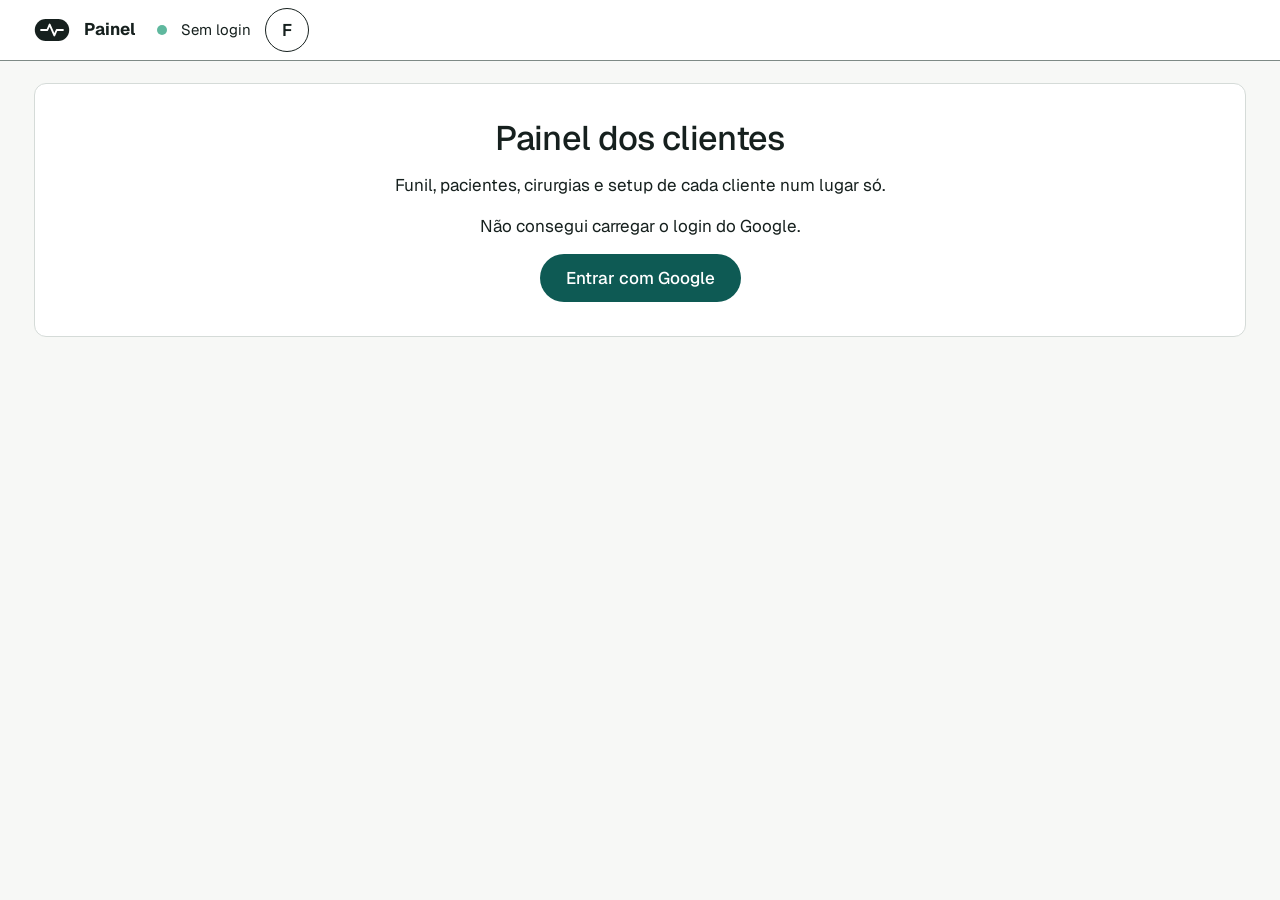
==== commit d1d8e6a9: "update" ====
--- a/index.html
+++ b/index.html
@@ -9,18 +9,18 @@
 <link rel="preconnect" href="https://fonts.googleapis.com">
 <link rel="preconnect" href="https://fonts.gstatic.com" crossorigin>
 <!-- Fonte única de cor, fonte, espaço e forma (marca da casa). Não copiar valores: o publicar.sh copia o tokens.css canônico. -->
-<link rel="stylesheet" href="tokens.css?v=25c2f9d07a">
+<link rel="stylesheet" href="tokens.css?v=67eae50cf7">
 <!-- Tema (A, B, E): sobrescreve os tokens e traz a fonte; o tema.js troca este href pelo último salvo e liga o seletor do topo. -->
-<link rel="stylesheet" id="fc-tema" href="tema-a.css?v=25c2f9d07a">
-<script src="tema.js?v=25c2f9d07a"></script>
+<link rel="stylesheet" id="fc-tema" href="tema-a.css?v=67eae50cf7">
+<script src="tema.js?v=67eae50cf7"></script>
 <!-- Componentes do painel por tema (só A e B; o E fica no kit da marca). O painel.js troca este href junto com o tema. -->
-<link rel="stylesheet" id="painel-tema" href="painel-a.css?v=25c2f9d07a">
-<link rel="stylesheet" href="cirurgias.css?v=25c2f9d07a">
-<link rel="stylesheet" href="pacientes.css?v=25c2f9d07a">
-<link rel="stylesheet" href="atividades.css?v=25c2f9d07a">
-<link rel="stylesheet" href="setup.css?v=25c2f9d07a">
-<link rel="stylesheet" href="hoje.css?v=25c2f9d07a">
-<link rel="stylesheet" href="funil.css?v=25c2f9d07a">
+<link rel="stylesheet" id="painel-tema" href="painel-a.css?v=67eae50cf7">
+<link rel="stylesheet" href="cirurgias.css?v=67eae50cf7">
+<link rel="stylesheet" href="pacientes.css?v=67eae50cf7">
+<link rel="stylesheet" href="atividades.css?v=67eae50cf7">
+<link rel="stylesheet" href="setup.css?v=67eae50cf7">
+<link rel="stylesheet" href="hoje.css?v=67eae50cf7">
+<link rel="stylesheet" href="funil.css?v=67eae50cf7">
 <style>
 body { margin: 0; }
 :focus-visible { outline: 3px solid var(--fc-accent); outline-offset: 2px; }
@@ -546,15 +546,15 @@
     </section>
   </main>
 </div>
-<script src="config.js?v=25c2f9d07a"></script>
-<script src="followup.js?v=25c2f9d07a"></script>
-<script src="cirurgias.js?v=25c2f9d07a"></script>
-<script src="pacientes.js?v=25c2f9d07a"></script>
-<script src="setup.js?v=25c2f9d07a"></script>
-<script src="onboarding.js?v=25c2f9d07a"></script>
-<script src="modulos.js?v=25c2f9d07a"></script>
-<script src="atividades.js?v=25c2f9d07a"></script>
-<script src="hoje.js?v=25c2f9d07a"></script>
-<script src="painel.js?v=25c2f9d07a"></script>
+<script src="config.js?v=67eae50cf7"></script>
+<script src="followup.js?v=67eae50cf7"></script>
+<script src="cirurgias.js?v=67eae50cf7"></script>
+<script src="pacientes.js?v=67eae50cf7"></script>
+<script src="setup.js?v=67eae50cf7"></script>
+<script src="onboarding.js?v=67eae50cf7"></script>
+<script src="modulos.js?v=67eae50cf7"></script>
+<script src="atividades.js?v=67eae50cf7"></script>
+<script src="hoje.js?v=67eae50cf7"></script>
+<script src="painel.js?v=67eae50cf7"></script>
 </body>
 </html>
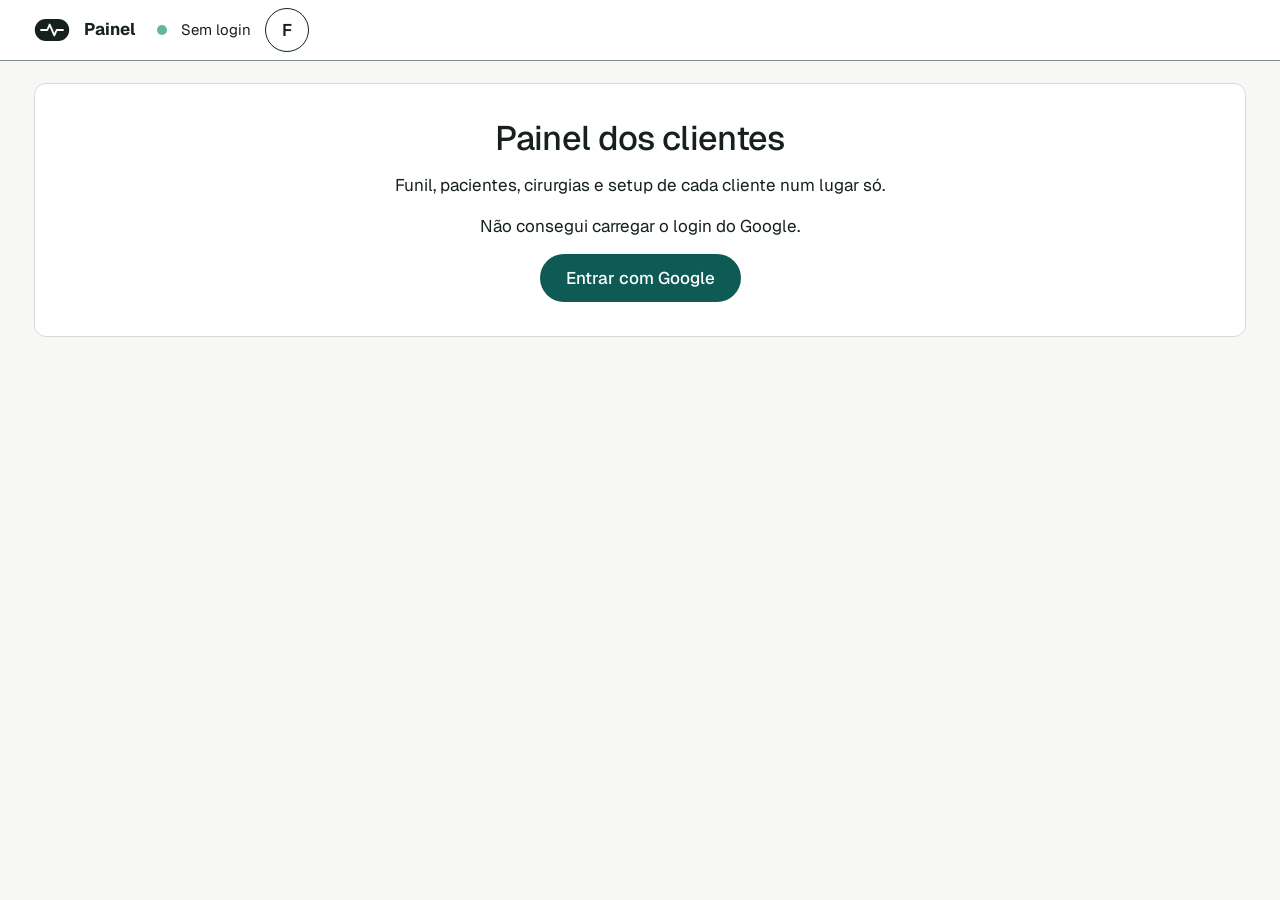
==== commit 20da156b: "update" ====
--- a/index.html
+++ b/index.html
@@ -9,18 +9,18 @@
 <link rel="preconnect" href="https://fonts.googleapis.com">
 <link rel="preconnect" href="https://fonts.gstatic.com" crossorigin>
 <!-- Fonte única de cor, fonte, espaço e forma (marca da casa). Não copiar valores: o publicar.sh copia o tokens.css canônico. -->
-<link rel="stylesheet" href="tokens.css?v=67eae50cf7">
+<link rel="stylesheet" href="tokens.css?v=a205d6e596">
 <!-- Tema (A, B, E): sobrescreve os tokens e traz a fonte; o tema.js troca este href pelo último salvo e liga o seletor do topo. -->
-<link rel="stylesheet" id="fc-tema" href="tema-a.css?v=67eae50cf7">
-<script src="tema.js?v=67eae50cf7"></script>
+<link rel="stylesheet" id="fc-tema" href="tema-a.css?v=a205d6e596">
+<script src="tema.js?v=a205d6e596"></script>
 <!-- Componentes do painel por tema (só A e B; o E fica no kit da marca). O painel.js troca este href junto com o tema. -->
-<link rel="stylesheet" id="painel-tema" href="painel-a.css?v=67eae50cf7">
-<link rel="stylesheet" href="cirurgias.css?v=67eae50cf7">
-<link rel="stylesheet" href="pacientes.css?v=67eae50cf7">
-<link rel="stylesheet" href="atividades.css?v=67eae50cf7">
-<link rel="stylesheet" href="setup.css?v=67eae50cf7">
-<link rel="stylesheet" href="hoje.css?v=67eae50cf7">
-<link rel="stylesheet" href="funil.css?v=67eae50cf7">
+<link rel="stylesheet" id="painel-tema" href="painel-a.css?v=a205d6e596">
+<link rel="stylesheet" href="cirurgias.css?v=a205d6e596">
+<link rel="stylesheet" href="pacientes.css?v=a205d6e596">
+<link rel="stylesheet" href="atividades.css?v=a205d6e596">
+<link rel="stylesheet" href="setup.css?v=a205d6e596">
+<link rel="stylesheet" href="hoje.css?v=a205d6e596">
+<link rel="stylesheet" href="funil.css?v=a205d6e596">
 <style>
 body { margin: 0; }
 :focus-visible { outline: 3px solid var(--fc-accent); outline-offset: 2px; }
@@ -546,15 +546,15 @@
     </section>
   </main>
 </div>
-<script src="config.js?v=67eae50cf7"></script>
-<script src="followup.js?v=67eae50cf7"></script>
-<script src="cirurgias.js?v=67eae50cf7"></script>
-<script src="pacientes.js?v=67eae50cf7"></script>
-<script src="setup.js?v=67eae50cf7"></script>
-<script src="onboarding.js?v=67eae50cf7"></script>
-<script src="modulos.js?v=67eae50cf7"></script>
-<script src="atividades.js?v=67eae50cf7"></script>
-<script src="hoje.js?v=67eae50cf7"></script>
-<script src="painel.js?v=67eae50cf7"></script>
+<script src="config.js?v=a205d6e596"></script>
+<script src="followup.js?v=a205d6e596"></script>
+<script src="cirurgias.js?v=a205d6e596"></script>
+<script src="pacientes.js?v=a205d6e596"></script>
+<script src="setup.js?v=a205d6e596"></script>
+<script src="onboarding.js?v=a205d6e596"></script>
+<script src="modulos.js?v=a205d6e596"></script>
+<script src="atividades.js?v=a205d6e596"></script>
+<script src="hoje.js?v=a205d6e596"></script>
+<script src="painel.js?v=a205d6e596"></script>
 </body>
 </html>
--- a/hoje.css
+++ b/hoje.css
@@ -40,56 +40,73 @@
 @media (max-width: 699px) { .hj-cartoes { grid-template-columns: minmax(0, 1fr); } }
 
 /* Objetivos (a tela Hoje virou Objetivos em 14/11/2026): um cartão por cliente, agrupado por prioridade. Só tokens --fc-*. */
-#hoje-corpo { max-width: 1120px; }
-#hoje-corpo .hj-grupo-t { margin-top: var(--fc-e-2); }
-.ob-grade { display: grid; grid-template-columns: repeat(auto-fill, minmax(min(100%, 440px), 1fr)); gap: var(--fc-e-3); align-items: start; }
-.ob-cartao { --ob-cor: var(--fc-hair-forte); display: flex; flex-direction: column; gap: var(--fc-e-2); padding: var(--fc-e-3); background: var(--fc-surface); border: 1px solid var(--fc-hair-forte); border-radius: var(--fc-r-cartao); box-shadow: inset 6px 0 0 var(--ob-cor); min-width: 0; }
+#hoje-corpo, #pg-hoje > h1 { max-width: 1060px; margin-inline: auto; width: 100%; }
+#pg-hoje > h1 { margin-bottom: var(--fc-e-3); }
+#hoje-corpo > div { gap: var(--fc-e-5); }
+.ob-grupo { display: flex; flex-direction: column; gap: var(--fc-e-3); }
+.hj-grupo + .hj-grupo.ob-grupo { margin-top: 0; }
+.ob-grupo-t { display: flex; align-items: baseline; gap: var(--fc-e-2); margin: 0; min-height: var(--fc-toque); padding-bottom: var(--fc-e-1); border-bottom: 2px solid var(--fc-ink); list-style: none; }
+.ob-grupo[data-prio="media"] .ob-grupo-t { border-bottom-color: var(--fc-ink-2); }
+.ob-grupo[data-prio="baixa"] .ob-grupo-t { border-bottom: 1px solid var(--fc-hair-forte); }
+.ob-grupo[data-prio="cortesia"] .ob-grupo-t, .ob-grupo[data-prio="outros"] .ob-grupo-t { border-bottom: 1px dashed var(--fc-hair-forte); cursor: pointer; align-items: center; }
+.ob-grupo-t::-webkit-details-marker { display: none; }
+details.ob-grupo > .ob-grupo-t::before { content: "▸"; color: var(--fc-ink-3); }
+details.ob-grupo[open] > .ob-grupo-t::before { content: "▾"; }
+.ob-prio { font-size: var(--fc-t-h3); line-height: var(--fc-lh-h3); font-weight: 600; }
+.ob-grupo[data-prio="cortesia"] .ob-prio, .ob-grupo[data-prio="outros"] .ob-prio { font-size: var(--fc-t-corpo); color: var(--fc-ink-2); }
+.ob-grade { display: grid; grid-template-columns: repeat(2, minmax(0, 1fr)); gap: var(--fc-e-2); align-items: start; }
+.ob-cartao { --ob-cor: var(--fc-hair-forte); display: flex; flex-direction: column; gap: var(--fc-e-1); padding: var(--fc-e-2); background: var(--fc-surface); border: 1px solid var(--fc-hair-forte); border-radius: var(--fc-r-cartao); box-shadow: inset 6px 0 0 var(--ob-cor); min-width: 0; }
 .ob-cartao[data-sit="cresce"] { --ob-cor: var(--fc-ok); }
 .ob-cartao[data-sit="sem_ver"] { --ob-cor: var(--fc-accent); }
 .ob-cartao[data-sit="esforco"] { --ob-cor: var(--fc-ambar); }
 .ob-cartao[data-sit="parado"] { --ob-cor: var(--fc-erro); }
-.ob-topo { display: flex; align-items: center; gap: var(--fc-e-2); }
-.ob-sit { font-size: 28px; line-height: 1; cursor: help; }
-.ob-nome { margin: 0; font-size: var(--fc-t-h3); line-height: var(--fc-lh-h3); font-weight: 600; }
+.ob-topo { display: flex; align-items: center; gap: var(--fc-e-1); padding-left: var(--fc-e-1); }
+.ob-sit { font-size: 22px; line-height: 1; cursor: help; }
+.ob-nome { flex: 1 1 auto; margin: 0; font-size: var(--fc-t-lede); line-height: var(--fc-lh-lede); font-weight: 600; }
+.ob-semmed { font-size: var(--fc-t-legenda); color: var(--fc-ink-3); }
 
-.ob-metricas { display: grid; grid-template-columns: repeat(2, minmax(0, 1fr)); gap: var(--fc-e-2); }
+.ob-metricas { display: grid; grid-template-columns: repeat(2, minmax(0, 1fr)); gap: var(--fc-e-1); }
 .ob-metricas:has(> :only-child) { grid-template-columns: minmax(0, 1fr); }
-.ob-tile { display: flex; flex-direction: column; gap: var(--fc-e-1); min-width: 0; padding: var(--fc-e-2); background: var(--fc-paper); border: 1px solid var(--fc-hair); border-radius: var(--fc-r-campo); color: var(--fc-ink); text-decoration: none; }
+.ob-tile { display: flex; flex-direction: column; gap: 2px; min-width: 0; padding: var(--fc-e-1) var(--fc-e-2); background: var(--fc-paper); border: 1px solid var(--fc-hair); border-radius: var(--fc-r-campo); color: var(--fc-ink); text-decoration: none; }
 a.ob-tile:hover, .ob-setup:hover { border-color: var(--fc-accent); }
 a.ob-tile:focus-visible, .ob-setup:focus-visible { outline: 3px solid var(--fc-ink); outline-offset: 2px; }
-.ob-grande { font-size: var(--fc-t-h2); line-height: 1.1; font-weight: 600; white-space: nowrap; }
-.ob-grande[data-vazio] { font-size: var(--fc-t-lede); line-height: var(--fc-lh-lede); color: var(--fc-ink-2); white-space: normal; }
+.ob-linha { display: flex; align-items: flex-end; justify-content: space-between; gap: var(--fc-e-1); }
+.ob-grande { font-size: 26px; line-height: 1.15; font-weight: 600; white-space: nowrap; }
+.ob-grande[data-vazio] { font-size: var(--fc-t-corpo); line-height: var(--fc-lh-corpo); color: var(--fc-ink-2); white-space: normal; }
 .ob-sub { display: flex; flex-wrap: wrap; align-items: baseline; gap: 0 var(--fc-e-1); font-size: var(--fc-t-legenda); line-height: var(--fc-lh-corpo); color: var(--fc-ink-2); }
 .ob-var { font-weight: 600; color: var(--fc-ok); }
 .ob-var[data-sobe="false"] { color: var(--fc-erro); }
-.ob-barras { display: block; width: 100%; height: 28px; margin-top: var(--fc-e-1); fill: var(--fc-hair-forte); }
+.ob-barras { flex: none; display: block; width: 64px; height: 24px; fill: var(--fc-hair-forte); }
 .ob-barras .agora { fill: var(--fc-accent); }
 
-.ob-setup { display: flex; flex-direction: column; gap: var(--fc-e-1); padding: var(--fc-e-2); border: 1px solid var(--fc-hair); border-radius: var(--fc-r-campo); color: var(--fc-ink); text-decoration: none; }
+.ob-setup { display: flex; flex-direction: column; gap: var(--fc-e-1); padding: var(--fc-e-1) var(--fc-e-2); border: 1px solid var(--fc-hair); border-radius: var(--fc-r-campo); color: var(--fc-ink); text-decoration: none; }
 .ob-setup-t { display: flex; justify-content: space-between; align-items: baseline; gap: var(--fc-e-2); }
-.ob-frac { font-size: var(--fc-t-corpo); }
-.ob-barra { display: block; height: 8px; background: var(--fc-paper-2); border-radius: var(--fc-r-pilula); overflow: hidden; }
+.ob-frac { font-size: var(--fc-t-legenda); }
+.ob-barra { display: block; height: 6px; background: var(--fc-paper-2); border-radius: var(--fc-r-pilula); overflow: hidden; }
 .ob-barra i { display: block; height: 100%; background: var(--fc-ok); }
 .ob-canais { list-style: none; margin: 0; padding: 0; display: flex; flex-wrap: wrap; gap: var(--fc-e-1); }
-.ob-canais li { display: inline-flex; align-items: center; gap: var(--fc-e-1); padding: 2px var(--fc-e-2); border: 1px solid var(--fc-hair-forte); border-radius: var(--fc-r-pilula); font-size: var(--fc-t-legenda); color: var(--fc-ink-2); }
+.ob-canais li { display: inline-flex; align-items: center; gap: var(--fc-e-1); padding: 0 var(--fc-e-1); border: 1px solid var(--fc-hair-forte); border-radius: var(--fc-r-pilula); font-size: var(--fc-t-legenda); color: var(--fc-ink-2); }
 .ob-est { font-size: var(--fc-t-rotulo); font-weight: 600; text-transform: uppercase; letter-spacing: .04em; }
 .ob-canais li[data-estagio="no ar"] { border-color: var(--fc-ok); color: var(--fc-ok); }
 .ob-canais li[data-estagio="em montagem"] { border-color: var(--fc-atencao); color: var(--fc-atencao); }
 .ob-canais li[data-estagio="travado"] { border-color: var(--fc-erro); color: var(--fc-erro); }
 .ob-canais li[data-estagio="nenhum"] { border-style: dashed; color: var(--fc-ink-3); }
 
-.ob-metas { display: flex; flex-direction: column; gap: var(--fc-e-1); }
-.ob-lista { margin: 0; padding: 0 0 0 var(--fc-e-3); display: flex; flex-direction: column; gap: 2px; }
-.ob-meta { padding: var(--fc-e-1) var(--fc-e-2); margin-left: calc(-1 * var(--fc-e-2)); border-radius: var(--fc-r-campo); font-size: var(--fc-t-corpo); line-height: var(--fc-lh-corpo); min-height: 28px; cursor: text; }
+.ob-metas { display: flex; flex-direction: column; gap: 0; }
+.ob-metas-t { display: flex; align-items: center; gap: var(--fc-e-2); }
+.ob-metas-t .ob-estado { margin-left: auto; }
+.ob-lista { margin: 0; padding: 0 0 0 var(--fc-e-3); display: flex; flex-direction: column; }
+.ob-meta { padding: 2px var(--fc-e-1); margin-left: calc(-1 * var(--fc-e-1)); border-radius: var(--fc-r-campo); font-size: var(--fc-t-corpo); line-height: var(--fc-lh-corpo); min-height: 28px; cursor: text; }
 .ob-meta:hover { background: var(--fc-paper); }
 .ob-meta:focus { outline: 2px solid var(--fc-accent); background: var(--fc-surface); }
 .ob-meta:empty::before { content: attr(data-ph); color: var(--fc-ink-3); }
-.ob-metas-t { display: flex; align-items: center; gap: var(--fc-e-2); }
-.ob-metas-t .ob-estado { margin-left: auto; }
-.ob-mais { flex: none; width: var(--fc-toque); height: var(--fc-toque); display: inline-flex; align-items: center; justify-content: center; font-size: 26px; line-height: 1; color: var(--fc-accent); background: transparent; border: 1px solid var(--fc-hair-forte); border-radius: var(--fc-r-pilula); cursor: pointer; }
-.ob-mais:hover { border-color: var(--fc-accent); }
-.ob-estado { order: 0; font-size: var(--fc-t-legenda); color: var(--fc-ink-3); }
+.ob-mais { flex: none; width: var(--fc-toque); height: var(--fc-toque); display: inline-flex; align-items: center; justify-content: center; font-size: 24px; line-height: 1; color: var(--fc-accent); background: transparent; border: 0; border-radius: var(--fc-r-pilula); cursor: pointer; }
+.ob-mais:hover { background: var(--fc-paper); }
+.ob-estado { font-size: var(--fc-t-legenda); color: var(--fc-ink-3); }
 .ob-estado[data-erro="1"] { color: var(--fc-erro); font-weight: 600; }
 .ob-legenda { list-style: none; margin: 0 0 var(--fc-e-1); padding: 0; display: flex; flex-wrap: wrap; gap: var(--fc-e-1) var(--fc-e-3); }
-@media (max-width: 699px) { .ob-grade { grid-template-columns: minmax(0, 1fr); } .ob-grande { font-size: 26px; } .ob-cartao { padding: var(--fc-e-2); } }
-.ob-semmed { margin-left: auto; font-size: var(--fc-t-legenda); color: var(--fc-ink-3); }
+@media (max-width: 899px) { .ob-grade { grid-template-columns: minmax(0, 1fr); } }
+@media (max-width: 699px) { .ob-grade { grid-template-columns: minmax(0, 1fr); } .ob-grande { font-size: 24px; } }
+.ob-alca { flex: none; width: var(--fc-toque); height: var(--fc-toque); margin: calc(-1 * var(--fc-e-1)) calc(-1 * var(--fc-e-1)) calc(-1 * var(--fc-e-1)) 0; display: inline-flex; align-items: center; justify-content: center; font-size: 22px; line-height: 1; color: var(--fc-ink-3); background: transparent; border: 0; border-radius: var(--fc-r-pilula); cursor: grab; }
+.ob-alca:hover { background: var(--fc-paper); color: var(--fc-ink); }
+.ob-cartao[data-arrastando] { outline: 2px dashed var(--fc-accent); background: var(--fc-paper-2); }
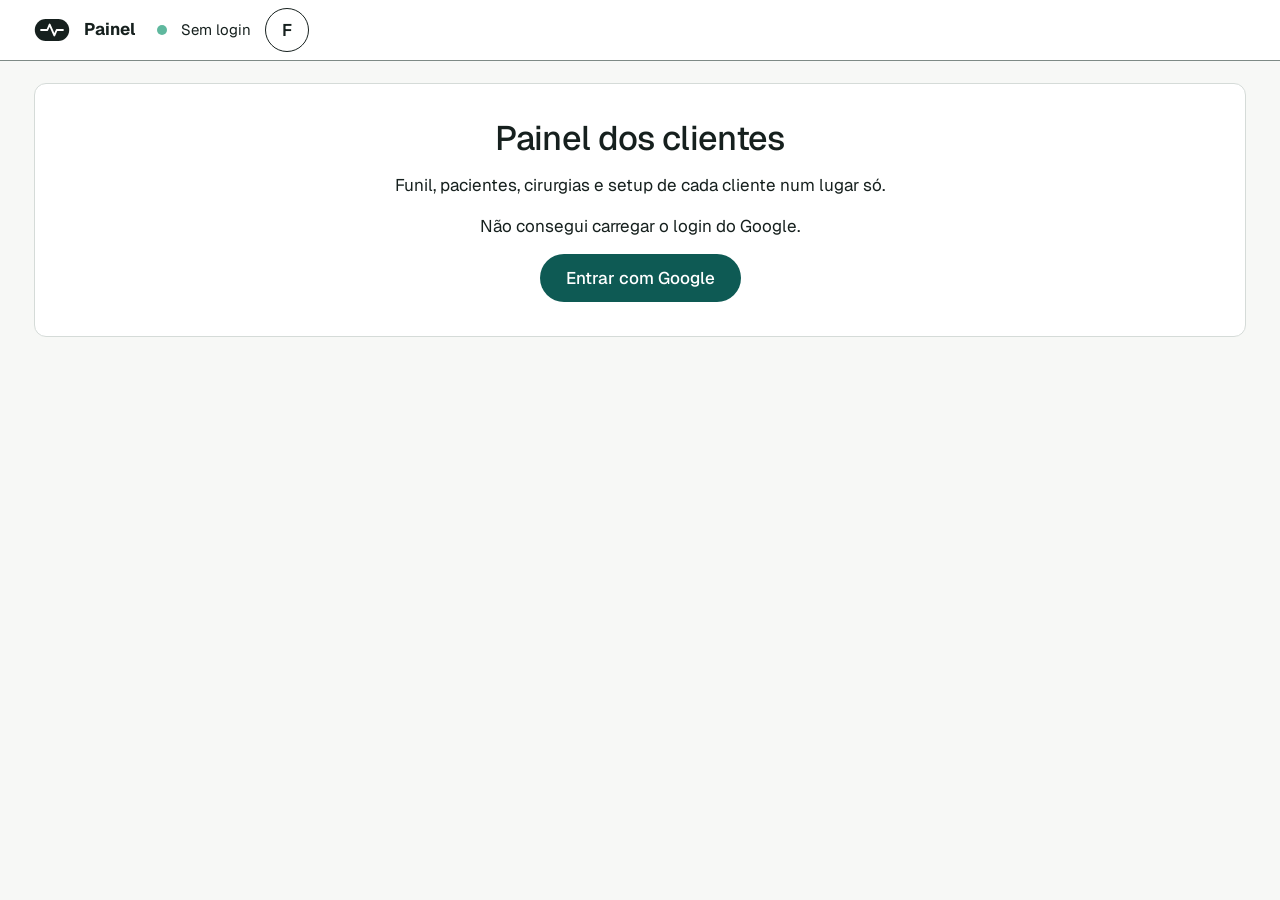
==== commit f3b74faf: "update" ====
--- a/index.html
+++ b/index.html
@@ -9,18 +9,18 @@
 <link rel="preconnect" href="https://fonts.googleapis.com">
 <link rel="preconnect" href="https://fonts.gstatic.com" crossorigin>
 <!-- Fonte única de cor, fonte, espaço e forma (marca da casa). Não copiar valores: o publicar.sh copia o tokens.css canônico. -->
-<link rel="stylesheet" href="tokens.css?v=a205d6e596">
+<link rel="stylesheet" href="tokens.css?v=37b74bf2ad">
 <!-- Tema (A, B, E): sobrescreve os tokens e traz a fonte; o tema.js troca este href pelo último salvo e liga o seletor do topo. -->
-<link rel="stylesheet" id="fc-tema" href="tema-a.css?v=a205d6e596">
-<script src="tema.js?v=a205d6e596"></script>
+<link rel="stylesheet" id="fc-tema" href="tema-a.css?v=37b74bf2ad">
+<script src="tema.js?v=37b74bf2ad"></script>
 <!-- Componentes do painel por tema (só A e B; o E fica no kit da marca). O painel.js troca este href junto com o tema. -->
-<link rel="stylesheet" id="painel-tema" href="painel-a.css?v=a205d6e596">
-<link rel="stylesheet" href="cirurgias.css?v=a205d6e596">
-<link rel="stylesheet" href="pacientes.css?v=a205d6e596">
-<link rel="stylesheet" href="atividades.css?v=a205d6e596">
-<link rel="stylesheet" href="setup.css?v=a205d6e596">
-<link rel="stylesheet" href="hoje.css?v=a205d6e596">
-<link rel="stylesheet" href="funil.css?v=a205d6e596">
+<link rel="stylesheet" id="painel-tema" href="painel-a.css?v=37b74bf2ad">
+<link rel="stylesheet" href="cirurgias.css?v=37b74bf2ad">
+<link rel="stylesheet" href="pacientes.css?v=37b74bf2ad">
+<link rel="stylesheet" href="atividades.css?v=37b74bf2ad">
+<link rel="stylesheet" href="setup.css?v=37b74bf2ad">
+<link rel="stylesheet" href="hoje.css?v=37b74bf2ad">
+<link rel="stylesheet" href="funil.css?v=37b74bf2ad">
 <style>
 body { margin: 0; }
 :focus-visible { outline: 3px solid var(--fc-accent); outline-offset: 2px; }
@@ -546,15 +546,15 @@
     </section>
   </main>
 </div>
-<script src="config.js?v=a205d6e596"></script>
-<script src="followup.js?v=a205d6e596"></script>
-<script src="cirurgias.js?v=a205d6e596"></script>
-<script src="pacientes.js?v=a205d6e596"></script>
-<script src="setup.js?v=a205d6e596"></script>
-<script src="onboarding.js?v=a205d6e596"></script>
-<script src="modulos.js?v=a205d6e596"></script>
-<script src="atividades.js?v=a205d6e596"></script>
-<script src="hoje.js?v=a205d6e596"></script>
-<script src="painel.js?v=a205d6e596"></script>
+<script src="config.js?v=37b74bf2ad"></script>
+<script src="followup.js?v=37b74bf2ad"></script>
+<script src="cirurgias.js?v=37b74bf2ad"></script>
+<script src="pacientes.js?v=37b74bf2ad"></script>
+<script src="setup.js?v=37b74bf2ad"></script>
+<script src="onboarding.js?v=37b74bf2ad"></script>
+<script src="modulos.js?v=37b74bf2ad"></script>
+<script src="atividades.js?v=37b74bf2ad"></script>
+<script src="hoje.js?v=37b74bf2ad"></script>
+<script src="painel.js?v=37b74bf2ad"></script>
 </body>
 </html>
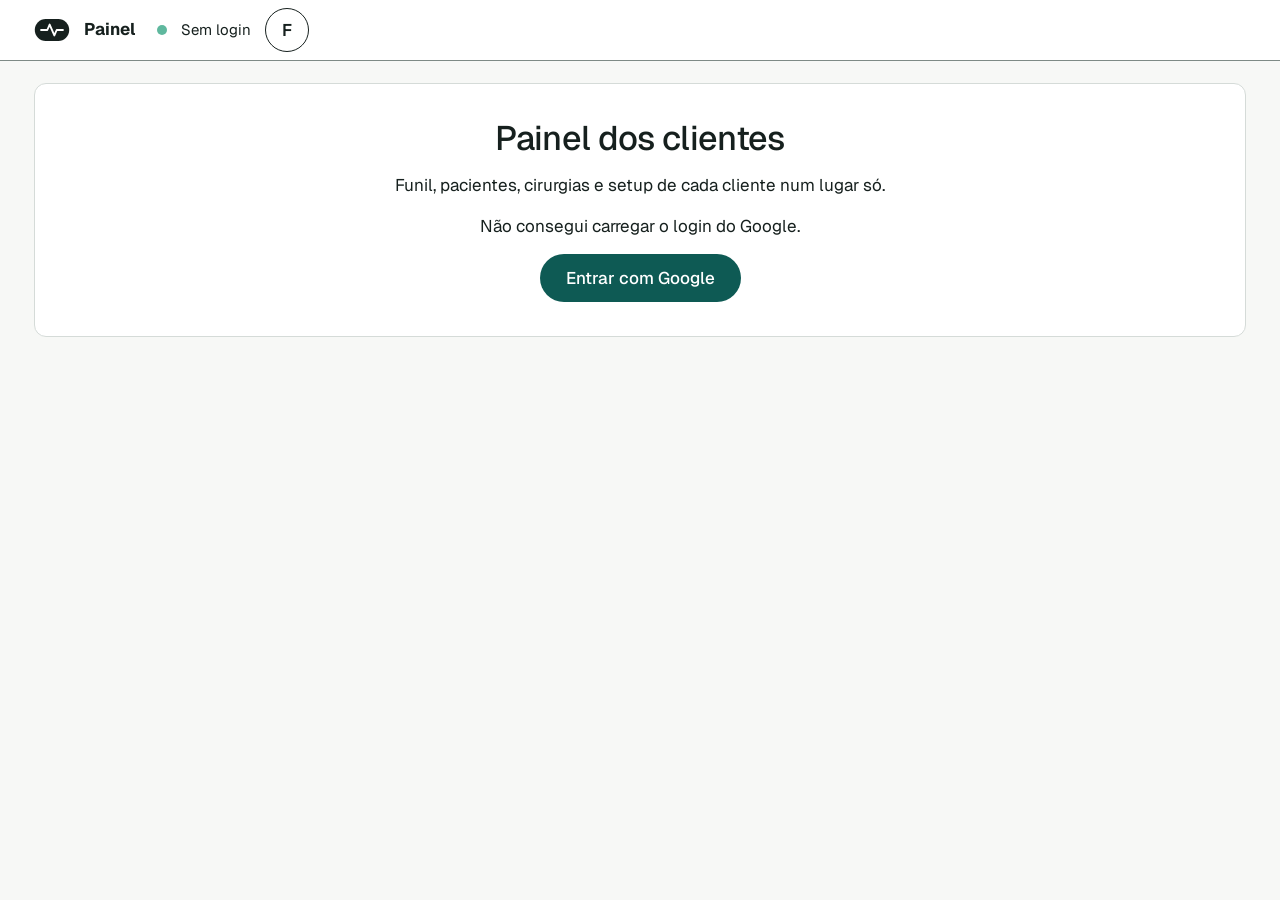
==== commit f32fc357: "update" ====
--- a/index.html
+++ b/index.html
@@ -9,18 +9,18 @@
 <link rel="preconnect" href="https://fonts.googleapis.com">
 <link rel="preconnect" href="https://fonts.gstatic.com" crossorigin>
 <!-- Fonte única de cor, fonte, espaço e forma (marca da casa). Não copiar valores: o publicar.sh copia o tokens.css canônico. -->
-<link rel="stylesheet" href="tokens.css?v=37b74bf2ad">
+<link rel="stylesheet" href="tokens.css?v=35cdce29b5">
 <!-- Tema (A, B, E): sobrescreve os tokens e traz a fonte; o tema.js troca este href pelo último salvo e liga o seletor do topo. -->
-<link rel="stylesheet" id="fc-tema" href="tema-a.css?v=37b74bf2ad">
-<script src="tema.js?v=37b74bf2ad"></script>
+<link rel="stylesheet" id="fc-tema" href="tema-a.css?v=35cdce29b5">
+<script src="tema.js?v=35cdce29b5"></script>
 <!-- Componentes do painel por tema (só A e B; o E fica no kit da marca). O painel.js troca este href junto com o tema. -->
-<link rel="stylesheet" id="painel-tema" href="painel-a.css?v=37b74bf2ad">
-<link rel="stylesheet" href="cirurgias.css?v=37b74bf2ad">
-<link rel="stylesheet" href="pacientes.css?v=37b74bf2ad">
-<link rel="stylesheet" href="atividades.css?v=37b74bf2ad">
-<link rel="stylesheet" href="setup.css?v=37b74bf2ad">
-<link rel="stylesheet" href="hoje.css?v=37b74bf2ad">
-<link rel="stylesheet" href="funil.css?v=37b74bf2ad">
+<link rel="stylesheet" id="painel-tema" href="painel-a.css?v=35cdce29b5">
+<link rel="stylesheet" href="cirurgias.css?v=35cdce29b5">
+<link rel="stylesheet" href="pacientes.css?v=35cdce29b5">
+<link rel="stylesheet" href="atividades.css?v=35cdce29b5">
+<link rel="stylesheet" href="setup.css?v=35cdce29b5">
+<link rel="stylesheet" href="hoje.css?v=35cdce29b5">
+<link rel="stylesheet" href="funil.css?v=35cdce29b5">
 <style>
 body { margin: 0; }
 :focus-visible { outline: 3px solid var(--fc-accent); outline-offset: 2px; }
@@ -546,15 +546,15 @@
     </section>
   </main>
 </div>
-<script src="config.js?v=37b74bf2ad"></script>
-<script src="followup.js?v=37b74bf2ad"></script>
-<script src="cirurgias.js?v=37b74bf2ad"></script>
-<script src="pacientes.js?v=37b74bf2ad"></script>
-<script src="setup.js?v=37b74bf2ad"></script>
-<script src="onboarding.js?v=37b74bf2ad"></script>
-<script src="modulos.js?v=37b74bf2ad"></script>
-<script src="atividades.js?v=37b74bf2ad"></script>
-<script src="hoje.js?v=37b74bf2ad"></script>
-<script src="painel.js?v=37b74bf2ad"></script>
+<script src="config.js?v=35cdce29b5"></script>
+<script src="followup.js?v=35cdce29b5"></script>
+<script src="cirurgias.js?v=35cdce29b5"></script>
+<script src="pacientes.js?v=35cdce29b5"></script>
+<script src="setup.js?v=35cdce29b5"></script>
+<script src="onboarding.js?v=35cdce29b5"></script>
+<script src="modulos.js?v=35cdce29b5"></script>
+<script src="atividades.js?v=35cdce29b5"></script>
+<script src="hoje.js?v=35cdce29b5"></script>
+<script src="painel.js?v=35cdce29b5"></script>
 </body>
 </html>
--- a/hoje.css
+++ b/hoje.css
@@ -86,7 +86,10 @@
 .ob-barra i { display: block; height: 100%; background: var(--fc-ok); }
 .ob-canais { list-style: none; margin: 0; padding: 0; display: flex; flex-wrap: wrap; gap: var(--fc-e-1); }
 .ob-canais li { display: inline-flex; align-items: center; gap: var(--fc-e-1); padding: 0 var(--fc-e-1); border: 1px solid var(--fc-hair-forte); border-radius: var(--fc-r-pilula); font-size: var(--fc-t-legenda); color: var(--fc-ink-2); }
-.ob-est { font-size: var(--fc-t-rotulo); font-weight: 600; text-transform: uppercase; letter-spacing: .04em; }
+.ob-canais li svg, .ob-canais li img { width: 20px; height: 20px; display: block; }
+.ob-canais li { padding: var(--fc-e-1); }
+.ob-canais li[data-estagio="planejado"], .ob-canais li[data-estagio="desligado"] { border-style: dashed; }
+.ob-canais li[data-estagio="planejado"] > *, .ob-canais li[data-estagio="desligado"] > * { filter: grayscale(1); }
 .ob-canais li[data-estagio="no ar"] { border-color: var(--fc-ok); color: var(--fc-ok); }
 .ob-canais li[data-estagio="em montagem"] { border-color: var(--fc-atencao); color: var(--fc-atencao); }
 .ob-canais li[data-estagio="travado"] { border-color: var(--fc-erro); color: var(--fc-erro); }
